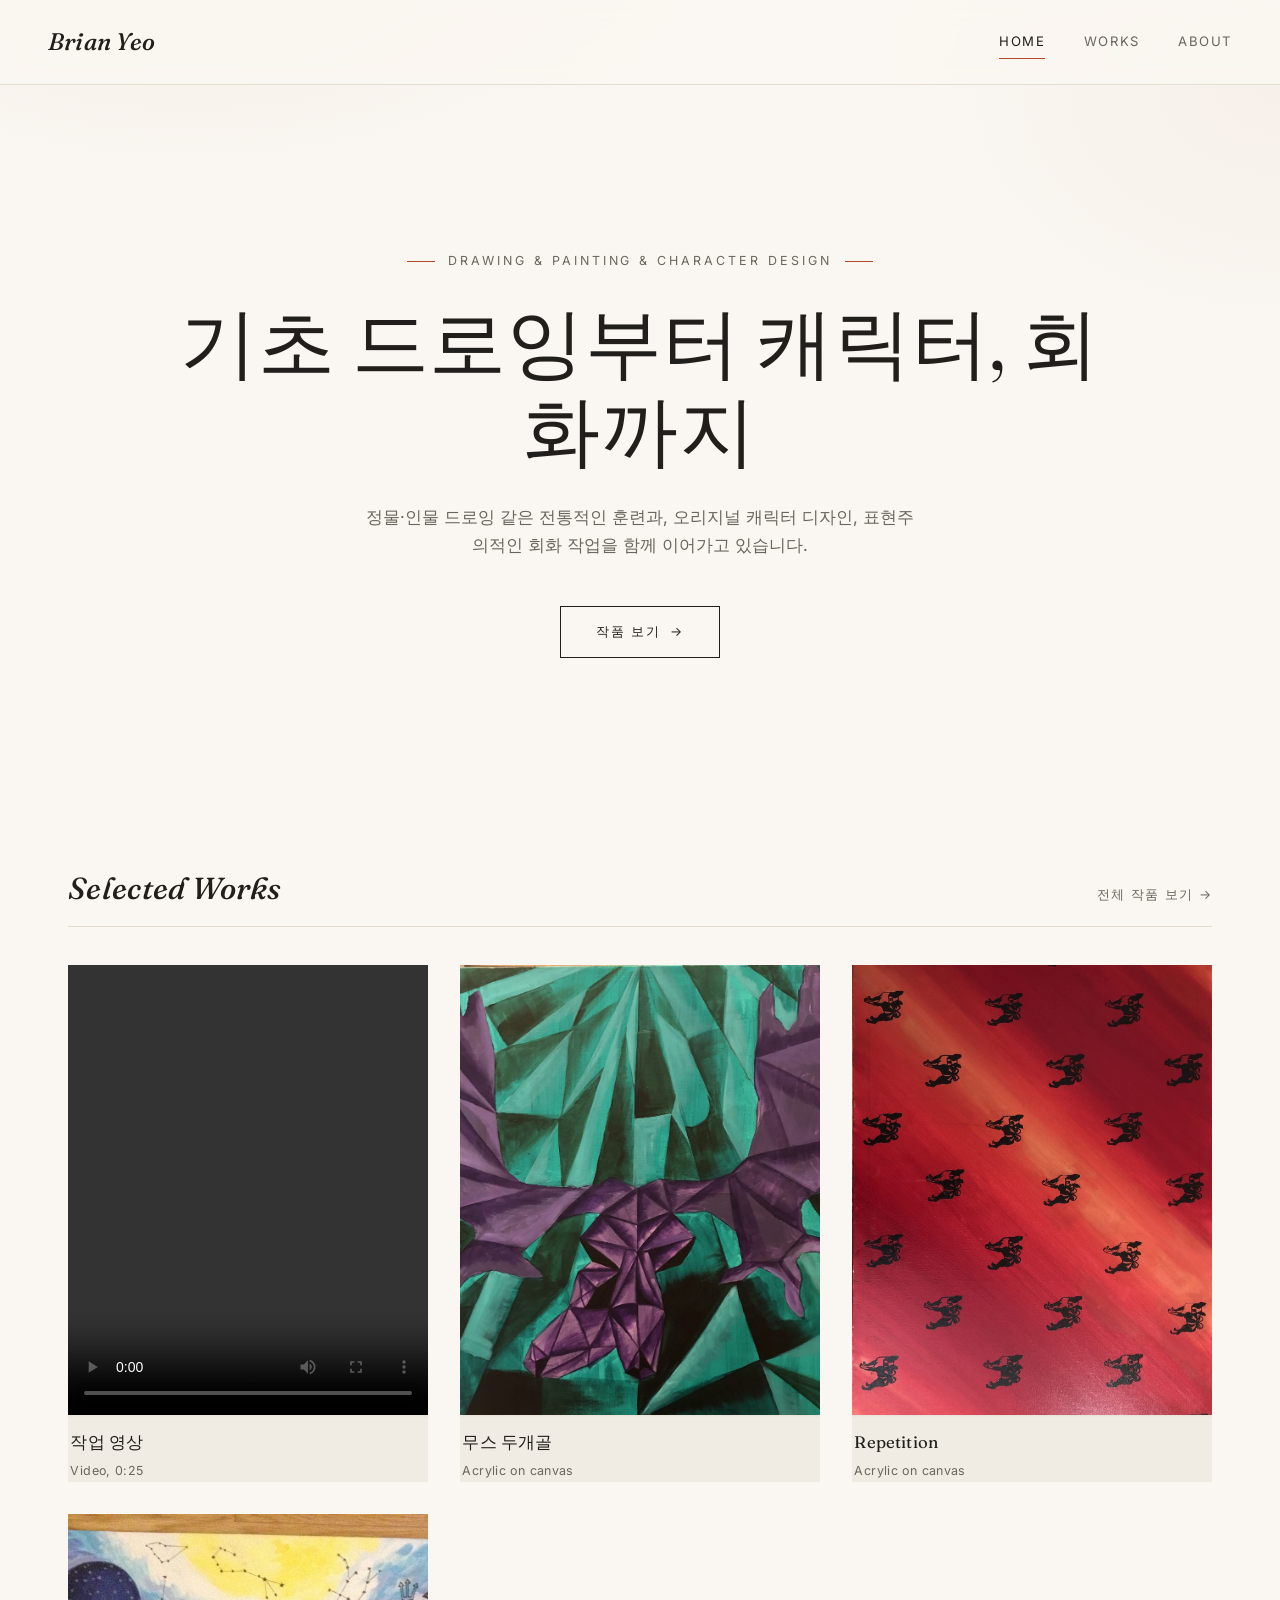
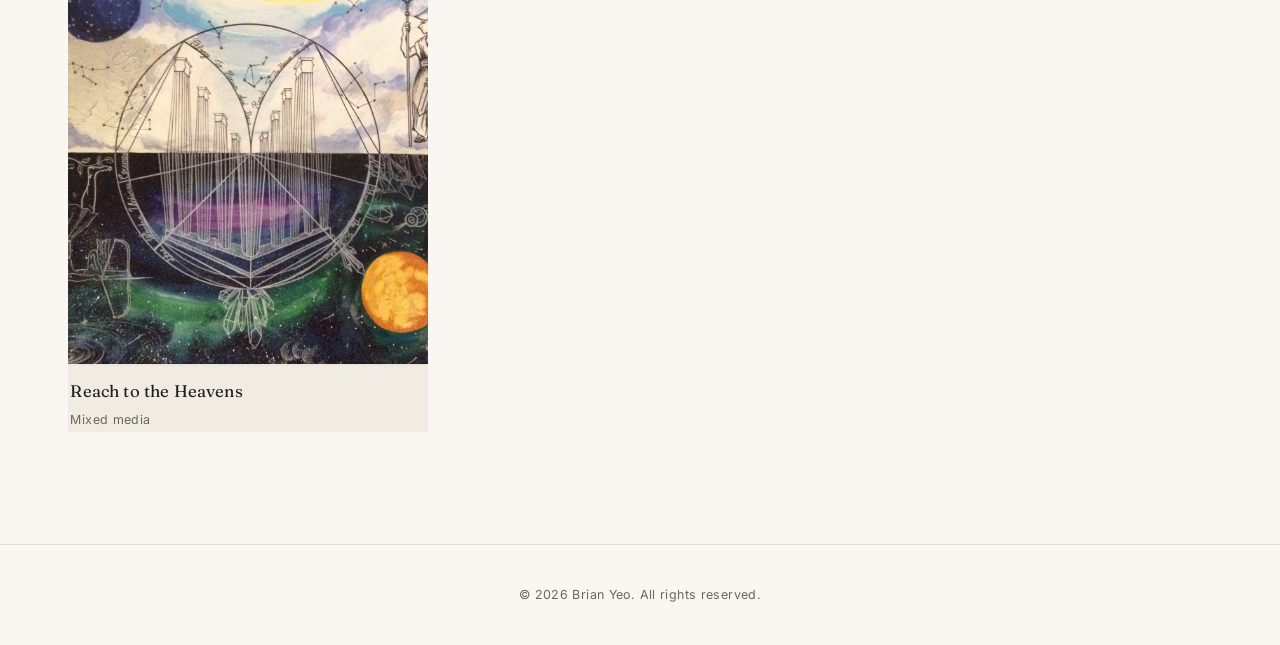
==== index.html @ 947db64b "Initial commit: Brian Yeo art portfolio site Home/Works/About static site with 34 artworks and a pro" ====
<!DOCTYPE html>
<html lang="ko">
<head>
  <meta charset="UTF-8">
  <meta name="viewport" content="width=device-width, initial-scale=1.0">
  <title>Brian Yeo — Art Portfolio</title>
  <meta name="description" content="드로잉, 페인팅, 캐릭터 디자인을 넘나드는 Brian Yeo의 작업 포트폴리오">
  <link rel="icon" href="data:image/svg+xml,%3Csvg xmlns='http://www.w3.org/2000/svg' viewBox='0 0 100 100'%3E%3Crect width='100' height='100' fill='%23faf7f2'/%3E%3Ctext x='50' y='68' font-family='Georgia,serif' font-size='54' fill='%23b5482a' text-anchor='middle'%3EB%3C/text%3E%3C/svg%3E">
  <link rel="preconnect" href="https://fonts.googleapis.com">
  <link rel="preconnect" href="https://fonts.gstatic.com" crossorigin>
  <link href="https://fonts.googleapis.com/css2?family=Fraunces:ital,opsz,wght@0,9..144,300;0,9..144,400;0,9..144,500;0,9..144,600;1,9..144,400;1,9..144,500&family=Inter:wght@400;500;600&display=swap" rel="stylesheet">
  <link rel="stylesheet" href="css/style.css">
</head>
<body>
  <header class="site-header">
    <a href="index.html" class="logo">Brian Yeo</a>
    <button class="nav-toggle" aria-label="메뉴 열기">
      <span></span><span></span><span></span>
    </button>
    <nav class="nav-links">
      <a href="index.html">Home</a>
      <a href="works.html">Works</a>
      <a href="about.html">About</a>
    </nav>
  </header>

  <main>
    <section class="hero">
      <span class="hero-eyebrow">Drawing &amp; Painting &amp; Character Design</span>
      <h1>기초 드로잉부터 캐릭터, 회화까지</h1>
      <p>정물·인물 드로잉 같은 전통적인 훈련과, 오리지널 캐릭터 디자인, 표현주의적인 회화 작업을 함께 이어가고 있습니다.</p>
      <a href="works.html" class="btn">작품 보기</a>
    </section>

    <section class="featured">
      <div class="section-title">
        <h2>Selected Works</h2>
        <a href="works.html">전체 작품 보기 →</a>
      </div>

      <div class="gallery-grid">
        <div class="gallery-item">
          <div class="thumb">
            <video src="videos/process-video.mp4" controls preload="metadata"></video>
          </div>
          <div class="gallery-caption">
            <h3>작업 영상</h3>
            <span>Video, 0:25</span>
          </div>
        </div>
        <div class="gallery-item">
          <div class="thumb"><img src="images/works/painting-moose-skull.jpg" alt="무스 두개골" loading="lazy"></div>
          <div class="gallery-caption">
            <h3>무스 두개골</h3>
            <span>Acrylic on canvas</span>
          </div>
        </div>
        <div class="gallery-item">
          <div class="thumb"><img src="images/works/painting-repetition.jpg" alt="Repetition" loading="lazy"></div>
          <div class="gallery-caption">
            <h3>Repetition</h3>
            <span>Acrylic on canvas</span>
          </div>
        </div>
        <div class="gallery-item">
          <div class="thumb"><img src="images/works/painting-athena.jpg" alt="Reach to the Heavens" loading="lazy"></div>
          <div class="gallery-caption">
            <h3>Reach to the Heavens</h3>
            <span>Mixed media</span>
          </div>
        </div>
      </div>
    </section>
  </main>

  <footer class="site-footer">
    <p>&copy; <span id="year"></span> Brian Yeo. All rights reserved.</p>
  </footer>

  <div class="lightbox" id="lightbox">
    <button class="lightbox-close" aria-label="닫기">&times;</button>
    <div class="lightbox-content">
      <img src="" alt="">
      <div class="lightbox-caption">
        <h3 class="lightbox-title"></h3>
        <span class="lightbox-meta"></span>
      </div>
    </div>
  </div>

  <script src="js/script.js"></script>
</body>
</html>
---- css/style.css ----
/* ===== Reset & Base ===== */
* {
  margin: 0;
  padding: 0;
  box-sizing: border-box;
}

:root {
  --color-bg: #faf7f2;
  --color-bg-alt: #f1ece3;
  --color-text: #211f1b;
  --color-text-soft: #6b665d;
  --color-accent: #b5482a;
  --color-accent-soft: #d97b57;
  --color-border: #e4ddd0;
  --font-serif: "Fraunces", "Georgia", serif;
  --font-sans: "Inter", "Helvetica Neue", Arial, sans-serif;
  --max-width: 1240px;
  --ease: cubic-bezier(0.22, 1, 0.36, 1);
}

html {
  scroll-behavior: smooth;
}

body {
  font-family: var(--font-sans);
  color: var(--color-text);
  background:
    radial-gradient(ellipse 900px 500px at 15% -10%, rgba(181, 72, 42, 0.06), transparent 60%),
    radial-gradient(ellipse 700px 500px at 100% 10%, rgba(181, 72, 42, 0.04), transparent 60%),
    var(--color-bg);
  background-attachment: fixed;
  line-height: 1.65;
  -webkit-font-smoothing: antialiased;
  -moz-osx-font-smoothing: grayscale;
}

a {
  color: inherit;
  text-decoration: none;
}

img {
  max-width: 100%;
  display: block;
}

ul {
  list-style: none;
}

h1, h2, h3 {
  font-family: var(--font-serif);
  font-weight: 500;
  letter-spacing: 0.01em;
  line-height: 1.15;
}

::selection {
  background: var(--color-accent);
  color: var(--color-bg);
}

/* ===== Reveal on scroll ===== */
.reveal-init {
  opacity: 0;
  transform: translateY(24px);
  transition: opacity 0.7s var(--ease), transform 0.7s var(--ease);
}

.reveal-init.in-view {
  opacity: 1;
  transform: none;
}

/* ===== Header / Nav ===== */
.site-header {
  position: sticky;
  top: 0;
  z-index: 100;
  display: flex;
  align-items: center;
  justify-content: space-between;
  padding: 1.4rem 3rem;
  background: rgba(250, 247, 242, 0.82);
  backdrop-filter: blur(10px) saturate(1.4);
  -webkit-backdrop-filter: blur(10px) saturate(1.4);
  border-bottom: 1px solid var(--color-border);
  transition: box-shadow 0.3s ease;
}

.site-header.scrolled {
  box-shadow: 0 8px 24px -16px rgba(33, 31, 27, 0.25);
}

.logo {
  font-family: var(--font-serif);
  font-style: italic;
  font-weight: 500;
  font-size: 1.5rem;
  letter-spacing: 0.01em;
}

.nav-links {
  display: flex;
  gap: 2.4rem;
}

.nav-links a {
  position: relative;
  font-size: 0.82rem;
  letter-spacing: 0.12em;
  text-transform: uppercase;
  padding: 0.4rem 0;
  color: var(--color-text-soft);
  transition: color 0.25s ease;
}

.nav-links a::after {
  content: "";
  position: absolute;
  left: 0;
  right: 100%;
  bottom: 0;
  height: 1px;
  background: var(--color-accent);
  transition: right 0.35s var(--ease);
}

.nav-links a:hover,
.nav-links a.active {
  color: var(--color-text);
}

.nav-links a:hover::after,
.nav-links a.active::after {
  right: 0;
}

.nav-toggle {
  display: none;
  flex-direction: column;
  gap: 5px;
  background: none;
  border: none;
  cursor: pointer;
  padding: 0.5rem;
}

.nav-toggle span {
  width: 22px;
  height: 1px;
  background: var(--color-text);
  display: block;
  transition: transform 0.25s ease, opacity 0.25s ease;
}

/* ===== Hero (Home) ===== */
.hero {
  min-height: 82vh;
  display: flex;
  flex-direction: column;
  align-items: center;
  justify-content: center;
  text-align: center;
  padding: 4rem 2rem;
  gap: 1.7rem;
  position: relative;
}

.hero-eyebrow {
  display: inline-flex;
  align-items: center;
  gap: 0.8rem;
  font-size: 0.78rem;
  letter-spacing: 0.24em;
  text-transform: uppercase;
  color: var(--color-text-soft);
}

.hero-eyebrow::before,
.hero-eyebrow::after {
  content: "";
  width: 28px;
  height: 1px;
  background: var(--color-accent);
}

.hero h1 {
  font-size: clamp(2.6rem, 6vw, 4.8rem);
  max-width: 920px;
  font-weight: 400;
}

.hero p {
  max-width: 560px;
  color: var(--color-text-soft);
  font-size: 1.08rem;
}

.btn {
  display: inline-flex;
  align-items: center;
  gap: 0.6rem;
  margin-top: 1.2rem;
  padding: 0.9rem 2.2rem;
  border: 1px solid var(--color-text);
  font-size: 0.8rem;
  letter-spacing: 0.14em;
  text-transform: uppercase;
  transition: background 0.3s var(--ease), color 0.3s var(--ease), border-color 0.3s var(--ease), gap 0.3s var(--ease);
}

.btn::after {
  content: "→";
  transition: transform 0.3s var(--ease);
}

.btn:hover {
  background: var(--color-text);
  color: var(--color-bg);
}

.btn:hover::after {
  transform: translateX(3px);
}

/* ===== Featured strip (Home) ===== */
.featured {
  padding: 3rem 3rem 7rem;
  max-width: var(--max-width);
  margin: 0 auto;
}

.section-title {
  display: flex;
  align-items: baseline;
  justify-content: space-between;
  margin-bottom: 2.4rem;
  border-bottom: 1px solid var(--color-border);
  padding-bottom: 1.2rem;
}

.section-title h2 {
  font-size: 1.9rem;
  font-style: italic;
}

.section-title a {
  font-size: 0.8rem;
  letter-spacing: 0.1em;
  text-transform: uppercase;
  color: var(--color-text-soft);
  transition: color 0.25s ease;
}

.section-title a:hover {
  color: var(--color-accent);
}

/* ===== Gallery Grid ===== */
.gallery-grid {
  display: grid;
  grid-template-columns: repeat(auto-fill, minmax(270px, 1fr));
  gap: 2rem;
}

.gallery-item {
  cursor: pointer;
  overflow: hidden;
  background: var(--color-bg-alt);
}

.gallery-item .thumb {
  aspect-ratio: 4 / 5;
  width: 100%;
  overflow: hidden;
  background: var(--color-bg-alt);
  box-shadow: 0 1px 2px rgba(33, 31, 27, 0.06);
  transition: box-shadow 0.4s var(--ease);
}

.gallery-item:hover .thumb {
  box-shadow: 0 22px 40px -20px rgba(33, 31, 27, 0.35);
}

.gallery-item img,
.gallery-item video {
  width: 100%;
  height: 100%;
  object-fit: cover;
  transition: transform 0.6s var(--ease);
}

.gallery-item:hover img {
  transform: scale(1.06);
}

.gallery-item:has(video) {
  cursor: default;
}

.gallery-caption {
  padding: 1.1rem 0.15rem 0;
}

.gallery-caption h3 {
  font-size: 1.05rem;
  font-weight: 400;
  margin-bottom: 0.25rem;
}

.gallery-caption span {
  font-size: 0.78rem;
  letter-spacing: 0.03em;
  color: var(--color-text-soft);
}

/* stagger reveal for grid items */
.gallery-grid .gallery-item:nth-child(1) { transition-delay: 0.05s; }
.gallery-grid .gallery-item:nth-child(2) { transition-delay: 0.12s; }
.gallery-grid .gallery-item:nth-child(3) { transition-delay: 0.19s; }
.gallery-grid .gallery-item:nth-child(4) { transition-delay: 0.26s; }

.works-grid .gallery-item:nth-child(3n+1) { transition-delay: 0s; }
.works-grid .gallery-item:nth-child(3n+2) { transition-delay: 0.08s; }
.works-grid .gallery-item:nth-child(3n+3) { transition-delay: 0.16s; }

/* ===== Works page filter ===== */
.works-header {
  padding: 4.5rem 2rem 2rem;
  max-width: var(--max-width);
  margin: 0 auto;
  text-align: center;
}

.works-header h1 {
  font-size: clamp(2.2rem, 4vw, 3rem);
  font-style: italic;
  margin-bottom: 0.9rem;
}

.works-header p {
  color: var(--color-text-soft);
}

.filter-bar {
  display: flex;
  justify-content: center;
  flex-wrap: wrap;
  gap: 0.7rem;
  padding: 0 2rem 3.5rem;
  max-width: var(--max-width);
  margin: 0 auto;
}

.filter-btn {
  padding: 0.55rem 1.3rem;
  border: 1px solid var(--color-border);
  border-radius: 999px;
  font-family: var(--font-sans);
  font-size: 0.78rem;
  letter-spacing: 0.06em;
  background: transparent;
  color: var(--color-text-soft);
  cursor: pointer;
  transition: all 0.3s var(--ease);
}

.filter-btn:hover {
  border-color: var(--color-accent);
  color: var(--color-text);
}

.filter-btn.active {
  background: var(--color-text);
  color: var(--color-bg);
  border-color: var(--color-text);
}

.works-grid {
  padding: 0 3rem 7rem;
  max-width: var(--max-width);
  margin: 0 auto;
  display: grid;
  grid-template-columns: repeat(auto-fill, minmax(270px, 1fr));
  gap: 2rem 2rem;
}

.works-grid .gallery-item.hidden {
  display: none;
}

/* ===== Lightbox ===== */
.lightbox {
  position: fixed;
  inset: 0;
  background: rgba(20, 18, 15, 0.94);
  backdrop-filter: blur(4px);
  display: flex;
  align-items: center;
  justify-content: center;
  z-index: 1000;
  padding: 2rem;
  opacity: 0;
  visibility: hidden;
  transition: opacity 0.35s var(--ease), visibility 0.35s var(--ease);
}

.lightbox.open {
  opacity: 1;
  visibility: visible;
}

.lightbox-content {
  max-width: 900px;
  width: 100%;
  text-align: center;
  transform: scale(0.96);
  transition: transform 0.35s var(--ease);
}

.lightbox.open .lightbox-content {
  transform: scale(1);
}

.lightbox-content img {
  max-height: 75vh;
  margin: 0 auto;
  width: auto;
  box-shadow: 0 30px 60px -20px rgba(0, 0, 0, 0.6);
}

.lightbox-caption {
  color: #f4f1eb;
  margin-top: 1.3rem;
}

.lightbox-caption h3 {
  font-style: italic;
  font-weight: 400;
}

.lightbox-caption span {
  color: #a39c8f;
  font-size: 0.85rem;
}

.lightbox-close {
  position: absolute;
  top: 2rem;
  right: 2.5rem;
  background: none;
  border: none;
  color: #f4f1eb;
  font-size: 2rem;
  font-weight: 300;
  cursor: pointer;
  line-height: 1;
  transition: transform 0.25s ease, opacity 0.25s ease;
  opacity: 0.7;
}

.lightbox-close:hover {
  opacity: 1;
  transform: rotate(90deg);
}

/* ===== About page ===== */
.about-section {
  max-width: var(--max-width);
  margin: 0 auto;
  padding: 4.5rem 3rem 7rem;
  display: grid;
  grid-template-columns: 0.85fr 1.3fr;
  gap: 4.5rem;
  align-items: start;
}

.about-portrait {
  aspect-ratio: 3 / 4;
  overflow: hidden;
  background: var(--color-bg-alt);
  position: sticky;
  top: 7.5rem;
  box-shadow: 0 30px 60px -30px rgba(33, 31, 27, 0.35);
}

.about-portrait img {
  width: 100%;
  height: 100%;
  object-fit: cover;
  filter: grayscale(0.25) contrast(1.03);
  transition: filter 0.5s ease;
}

.about-portrait:hover img {
  filter: grayscale(0) contrast(1.03);
}

.about-text h1 {
  font-size: clamp(2.4rem, 4vw, 3.2rem);
  font-style: italic;
  margin-bottom: 1.8rem;
}

.about-text p {
  margin-bottom: 1.3rem;
  color: var(--color-text-soft);
  font-size: 1.02rem;
}

.about-lede {
  font-family: var(--font-serif);
  font-size: 1.35rem !important;
  color: var(--color-text) !important;
  font-weight: 400;
  line-height: 1.5;
}

.about-text h2 {
  font-size: 1.2rem;
  font-style: italic;
  margin: 2.8rem 0 1.2rem;
}

.skills-list {
  display: flex;
  flex-wrap: wrap;
  gap: 0.6rem;
}

.skills-list li {
  padding: 0.45rem 1.1rem;
  border: 1px solid var(--color-border);
  border-radius: 999px;
  font-size: 0.82rem;
  color: var(--color-text-soft);
  transition: border-color 0.25s ease, color 0.25s ease;
}

.skills-list li:hover {
  border-color: var(--color-accent);
  color: var(--color-text);
}

/* ===== Footer ===== */
.site-footer {
  border-top: 1px solid var(--color-border);
  padding: 2.5rem 2rem;
  text-align: center;
  font-size: 0.78rem;
  letter-spacing: 0.03em;
  color: var(--color-text-soft);
}

/* ===== Responsive ===== */
@media (max-width: 900px) {
  .site-header {
    padding: 1.2rem 1.5rem;
  }

  .featured,
  .works-grid,
  .about-section {
    padding-left: 1.5rem;
    padding-right: 1.5rem;
  }

  .about-section {
    grid-template-columns: 1fr;
  }

  .about-portrait {
    position: static;
    max-width: 320px;
  }
}

@media (max-width: 640px) {
  .nav-toggle {
    display: flex;
  }

  .nav-links {
    position: absolute;
    top: 100%;
    left: 0;
    right: 0;
    background: var(--color-bg);
    flex-direction: column;
    gap: 0;
    max-height: 0;
    overflow: hidden;
    transition: max-height 0.35s var(--ease);
    border-bottom: 1px solid var(--color-border);
  }

  .nav-links.open {
    max-height: 300px;
  }

  .nav-links a {
    padding: 1rem 1.5rem;
    width: 100%;
    border-bottom: 1px solid var(--color-border);
  }

  .nav-links a::after {
    display: none;
  }

  .hero {
    min-height: 70vh;
  }
}
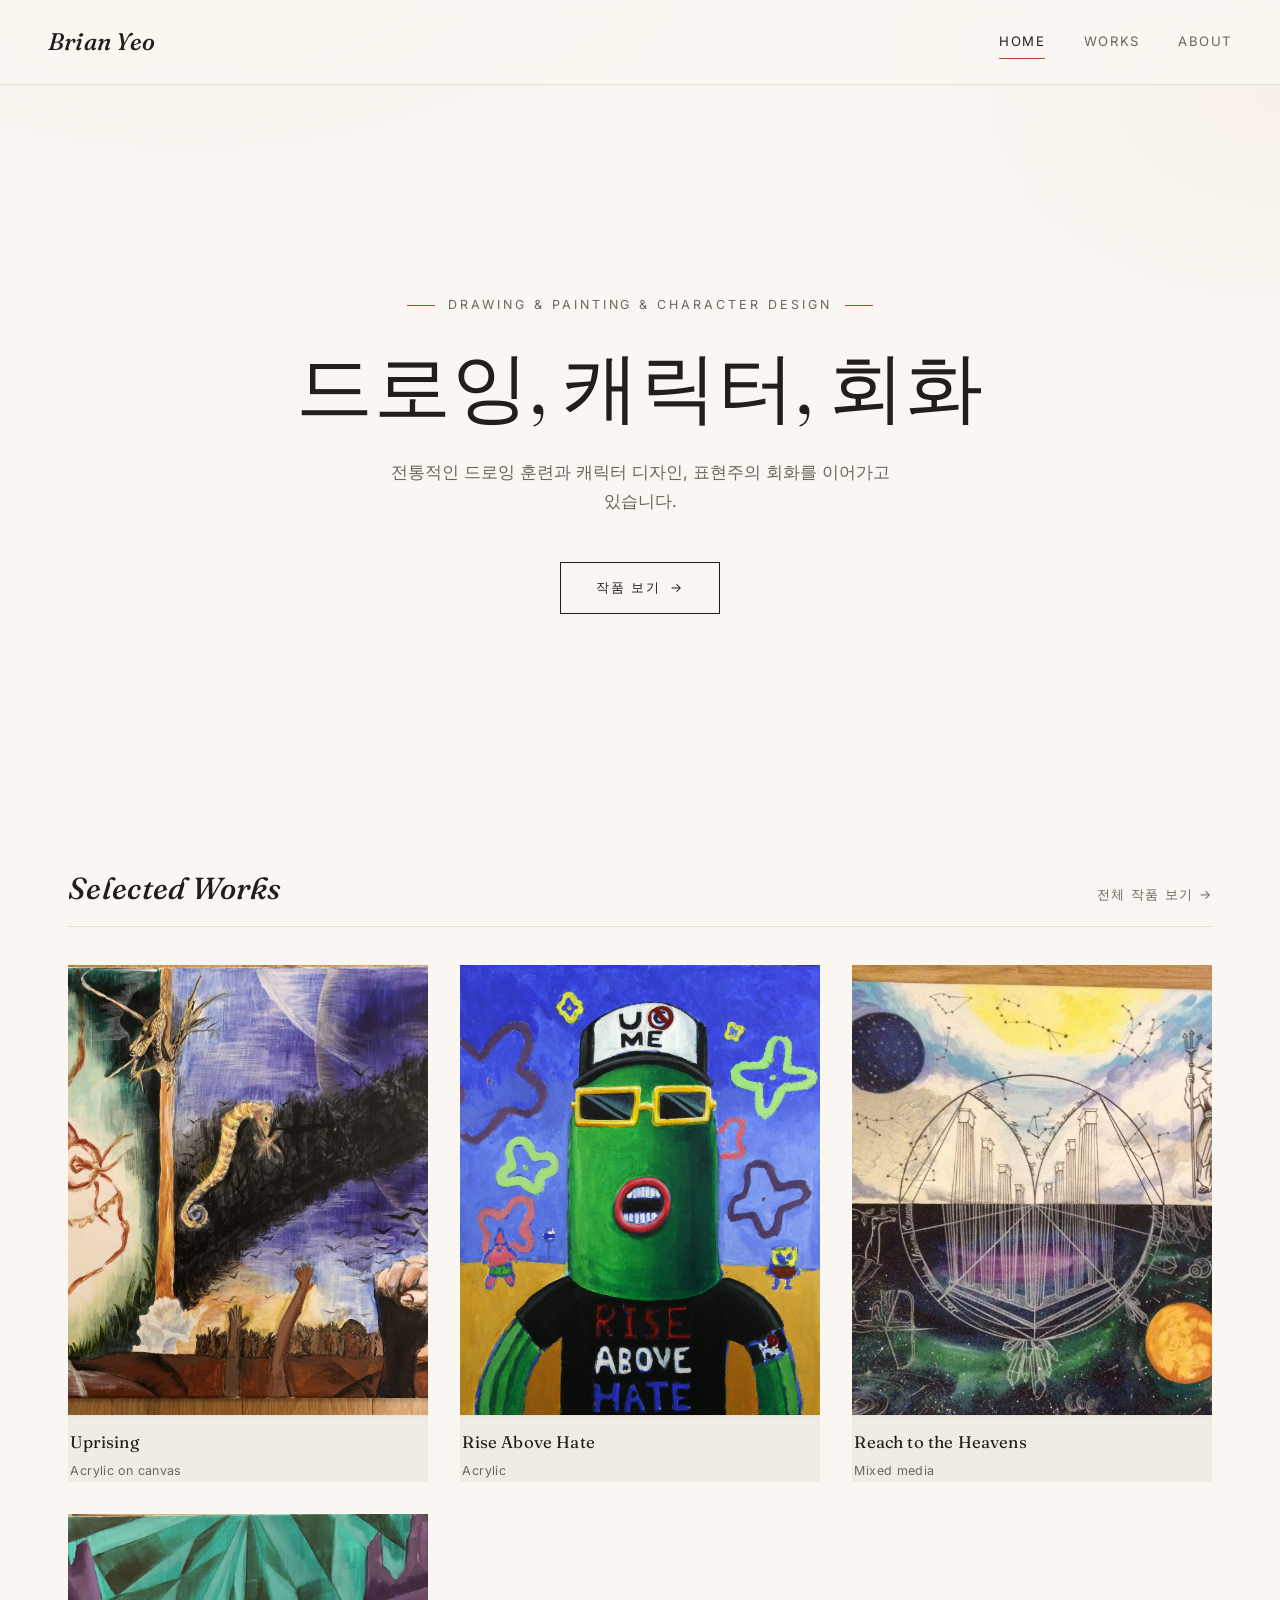
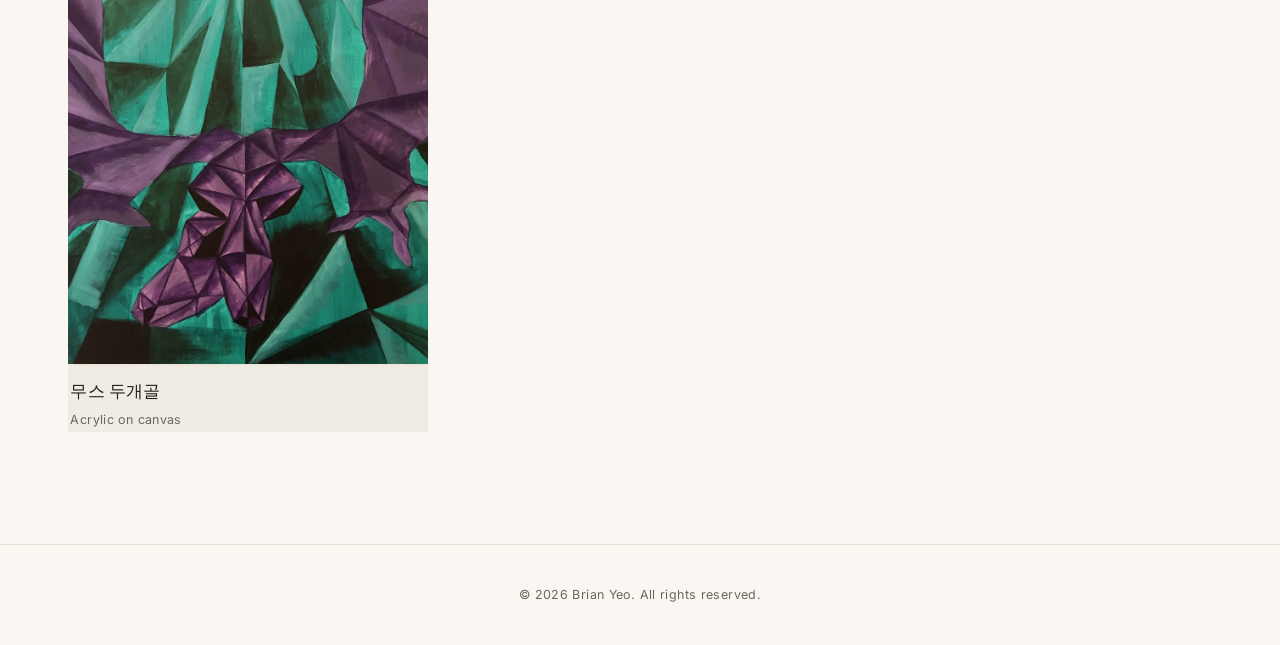
==== commit 75683d67: "Reorganize works gallery, trim copy, add contact - Lead with finished/representative works on home a" ====
--- a/index.html
+++ b/index.html
@@ -27,8 +27,8 @@
   <main>
     <section class="hero">
       <span class="hero-eyebrow">Drawing &amp; Painting &amp; Character Design</span>
-      <h1>기초 드로잉부터 캐릭터, 회화까지</h1>
-      <p>정물·인물 드로잉 같은 전통적인 훈련과, 오리지널 캐릭터 디자인, 표현주의적인 회화 작업을 함께 이어가고 있습니다.</p>
+      <h1>드로잉, 캐릭터, 회화</h1>
+      <p>전통적인 드로잉 훈련과 캐릭터 디자인, 표현주의 회화를 이어가고 있습니다.</p>
       <a href="works.html" class="btn">작품 보기</a>
     </section>
 
@@ -40,12 +40,24 @@
 
       <div class="gallery-grid">
         <div class="gallery-item">
-          <div class="thumb">
-            <video src="videos/process-video.mp4" controls preload="metadata"></video>
+          <div class="thumb"><img src="images/works/painting-uprising.jpg" alt="Uprising" loading="lazy"></div>
+          <div class="gallery-caption">
+            <h3>Uprising</h3>
+            <span>Acrylic on canvas</span>
           </div>
+        </div>
+        <div class="gallery-item">
+          <div class="thumb"><img src="images/works/character-rise-above-hate.jpg" alt="Rise Above Hate" loading="lazy"></div>
           <div class="gallery-caption">
-            <h3>작업 영상</h3>
-            <span>Video, 0:25</span>
+            <h3>Rise Above Hate</h3>
+            <span>Acrylic</span>
+          </div>
+        </div>
+        <div class="gallery-item">
+          <div class="thumb"><img src="images/works/painting-athena.jpg" alt="Reach to the Heavens" loading="lazy"></div>
+          <div class="gallery-caption">
+            <h3>Reach to the Heavens</h3>
+            <span>Mixed media</span>
           </div>
         </div>
         <div class="gallery-item">
@@ -53,20 +65,6 @@
           <div class="gallery-caption">
             <h3>무스 두개골</h3>
             <span>Acrylic on canvas</span>
-          </div>
-        </div>
-        <div class="gallery-item">
-          <div class="thumb"><img src="images/works/painting-repetition.jpg" alt="Repetition" loading="lazy"></div>
-          <div class="gallery-caption">
-            <h3>Repetition</h3>
-            <span>Acrylic on canvas</span>
-          </div>
-        </div>
-        <div class="gallery-item">
-          <div class="thumb"><img src="images/works/painting-athena.jpg" alt="Reach to the Heavens" loading="lazy"></div>
-          <div class="gallery-caption">
-            <h3>Reach to the Heavens</h3>
-            <span>Mixed media</span>
           </div>
         </div>
       </div>
--- a/css/style.css
+++ b/css/style.css
@@ -32,6 +32,8 @@
     var(--color-bg);
   background-attachment: fixed;
   line-height: 1.65;
+  word-break: keep-all;
+  overflow-wrap: break-word;
   -webkit-font-smoothing: antialiased;
   -moz-osx-font-smoothing: grayscale;
 }
@@ -414,7 +416,7 @@
 }
 
 .lightbox-content {
-  max-width: 900px;
+  max-width: 1100px;
   width: 100%;
   text-align: center;
   transform: scale(0.96);
@@ -426,7 +428,8 @@
 }
 
 .lightbox-content img {
-  max-height: 75vh;
+  max-height: 85vh;
+  max-width: 100%;
   margin: 0 auto;
   width: auto;
   box-shadow: 0 30px 60px -20px rgba(0, 0, 0, 0.6);
@@ -545,6 +548,18 @@
   color: var(--color-text);
 }
 
+.contact-list li a {
+  font-size: 1.02rem;
+  color: var(--color-text);
+  border-bottom: 1px solid var(--color-border);
+  transition: border-color 0.25s ease, color 0.25s ease;
+}
+
+.contact-list li a:hover {
+  color: var(--color-accent);
+  border-color: var(--color-accent);
+}
+
 /* ===== Footer ===== */
 .site-footer {
   border-top: 1px solid var(--color-border);
@@ -614,4 +629,30 @@
   .hero {
     min-height: 70vh;
   }
-}
+
+  .gallery-grid,
+  .works-grid {
+    gap: 1.4rem 1.2rem;
+  }
+
+  .gallery-caption {
+    padding-top: 0.8rem;
+  }
+
+  .gallery-caption h3 {
+    font-size: 0.95rem;
+  }
+
+  .gallery-caption span {
+    font-size: 0.72rem;
+  }
+
+  .lightbox {
+    padding: 1rem;
+  }
+
+  .lightbox-close {
+    top: 1rem;
+    right: 1.2rem;
+  }
+}
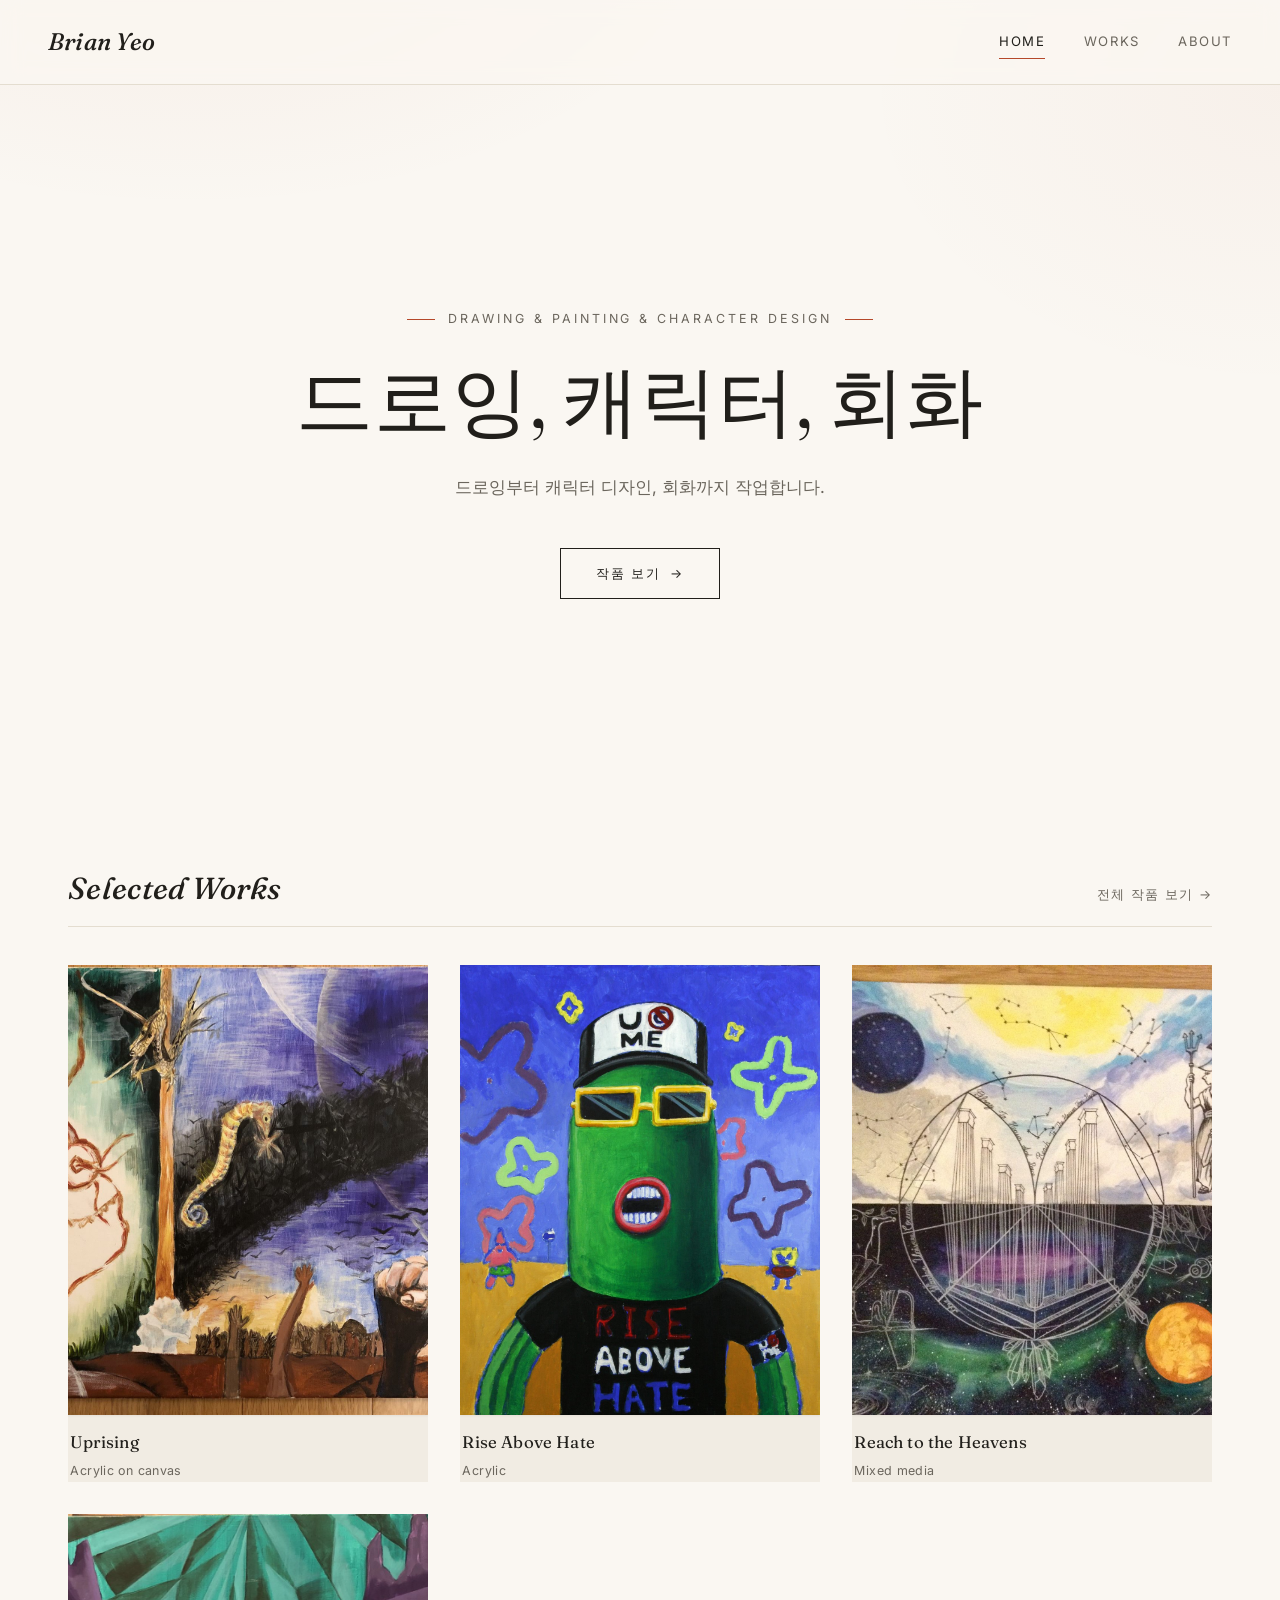
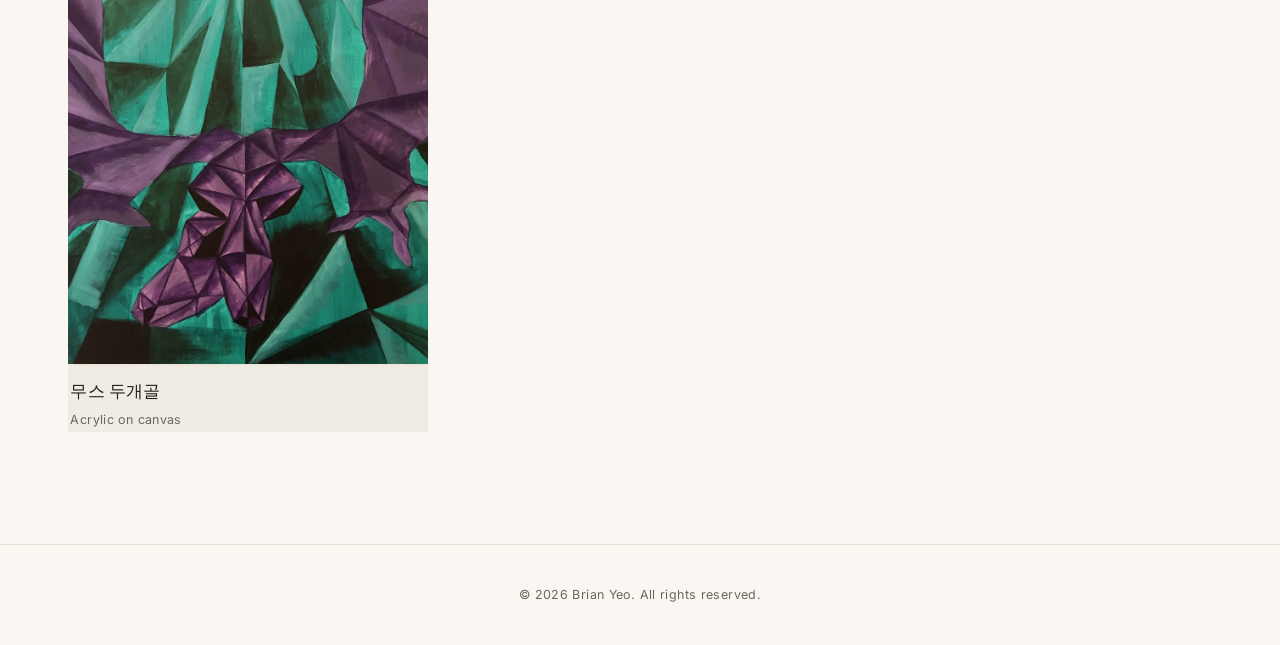
==== commit 102a60ff: "Shorten hero subhead for a more portfolio-like tone Co-Authored-By: Claude Sonnet 5 <noreply@anthrop" ====
--- a/index.html
+++ b/index.html
@@ -28,7 +28,7 @@
     <section class="hero">
       <span class="hero-eyebrow">Drawing &amp; Painting &amp; Character Design</span>
       <h1>드로잉, 캐릭터, 회화</h1>
-      <p>전통적인 드로잉 훈련과 캐릭터 디자인, 표현주의 회화를 이어가고 있습니다.</p>
+      <p>드로잉부터 캐릭터 디자인, 회화까지 작업합니다.</p>
       <a href="works.html" class="btn">작품 보기</a>
     </section>
 
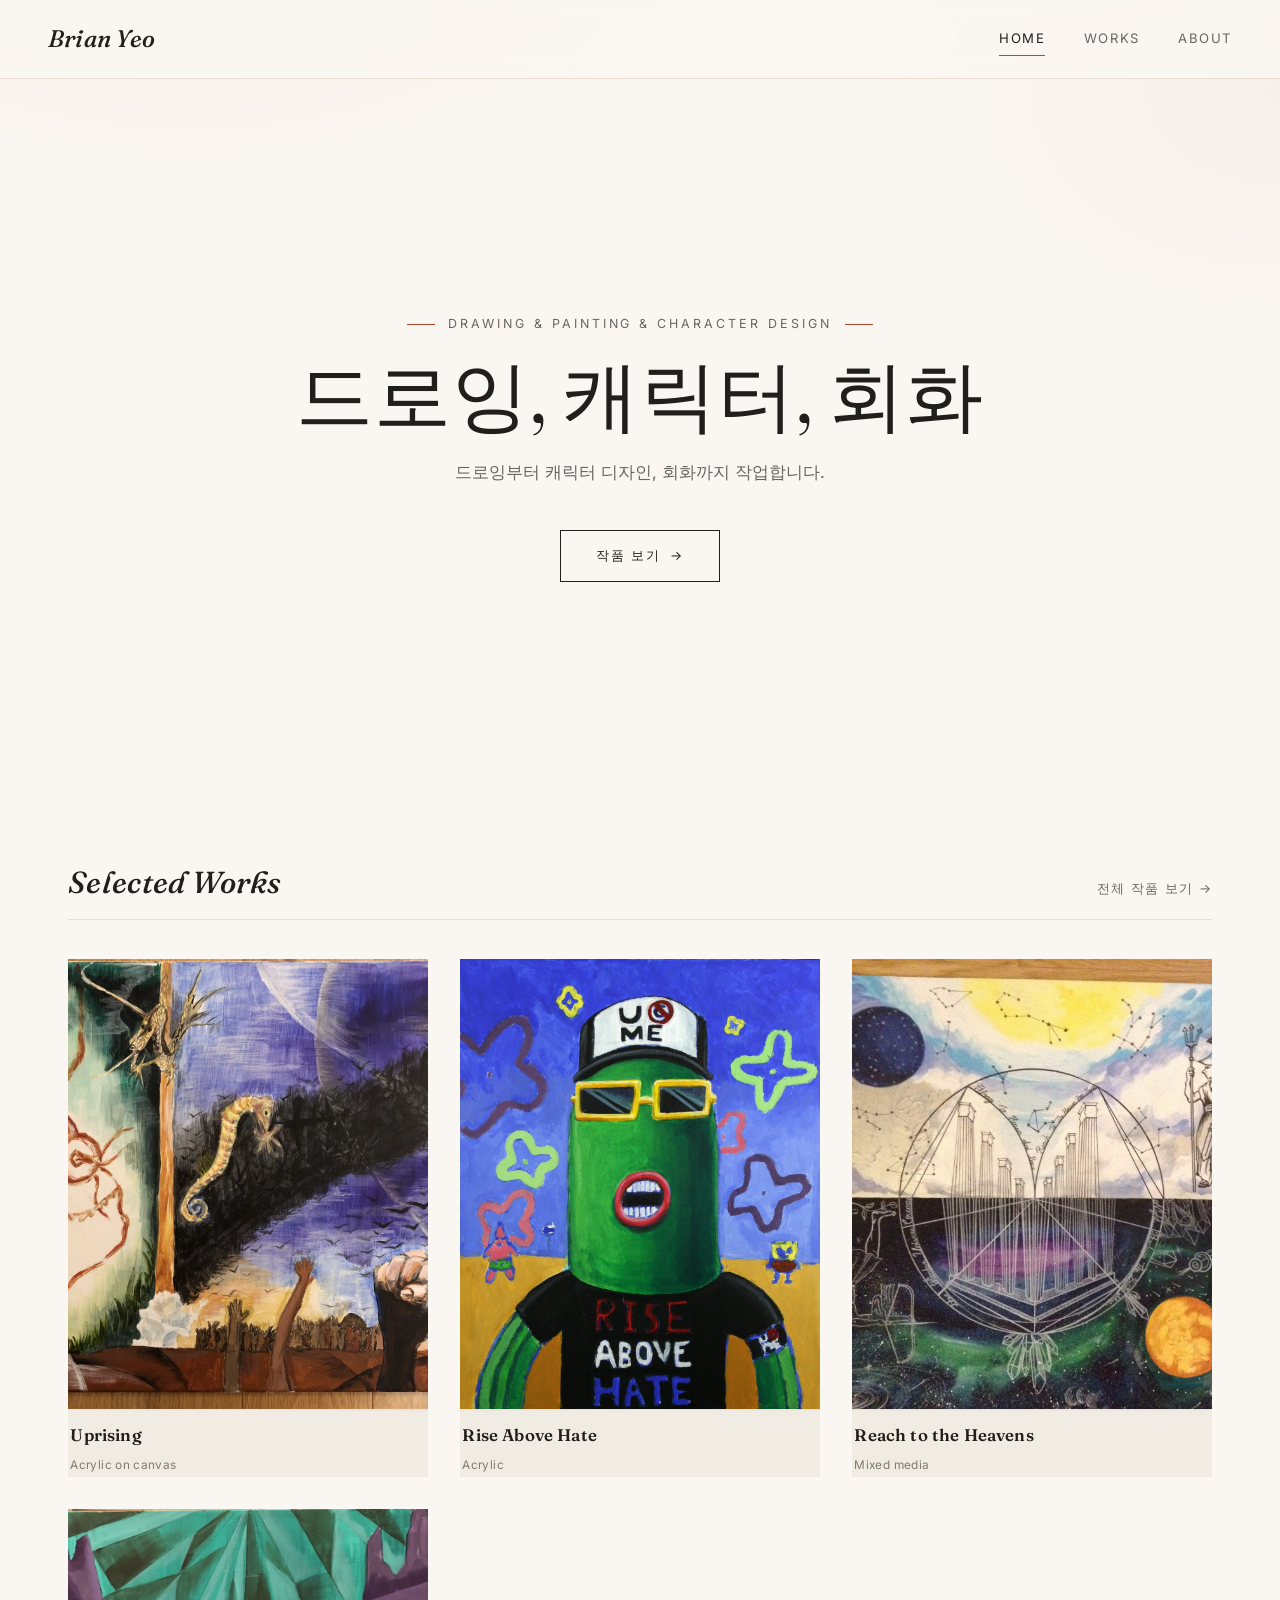
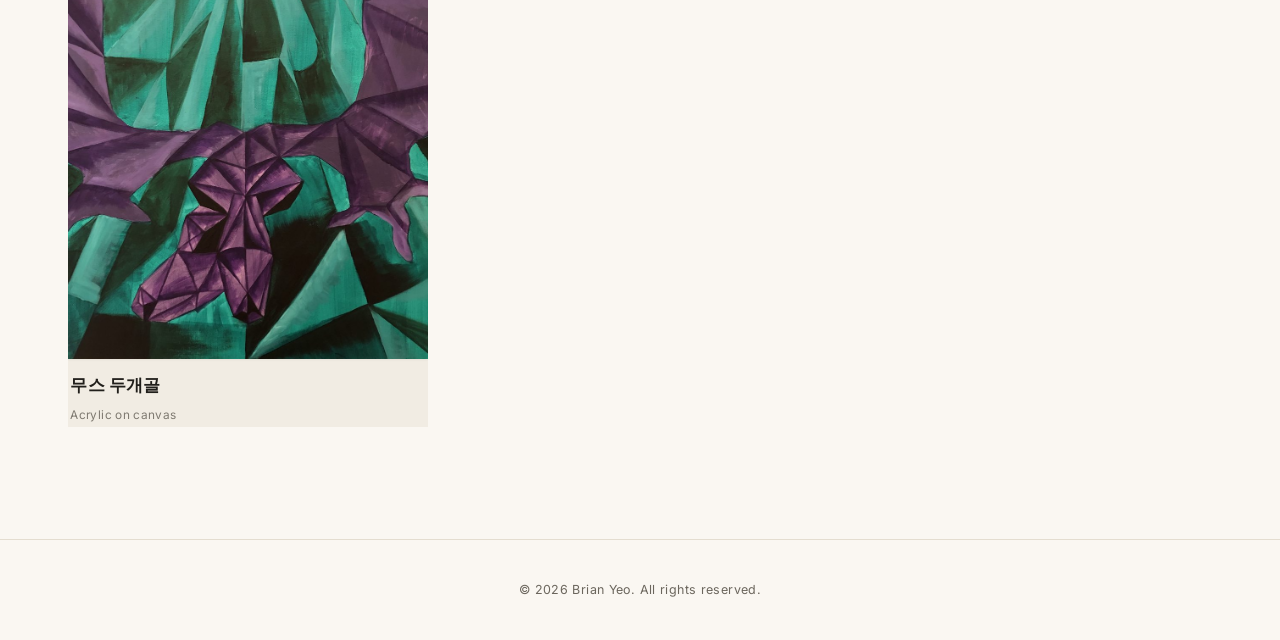
==== commit 9f0146fe: "Refine visual design: header, hero rhythm, card hierarchy, lightbox nav - Reduce header padding ~15%" ====
--- a/index.html
+++ b/index.html
@@ -77,6 +77,8 @@
 
   <div class="lightbox" id="lightbox">
     <button class="lightbox-close" aria-label="닫기">&times;</button>
+    <button class="lightbox-nav lightbox-prev" aria-label="이전 작품">&#8249;</button>
+    <button class="lightbox-nav lightbox-next" aria-label="다음 작품">&#8250;</button>
     <div class="lightbox-content">
       <img src="" alt="">
       <div class="lightbox-caption">
--- a/css/style.css
+++ b/css/style.css
@@ -84,7 +84,7 @@
   display: flex;
   align-items: center;
   justify-content: space-between;
-  padding: 1.4rem 3rem;
+  padding: 1.2rem 3rem;
   background: rgba(250, 247, 242, 0.82);
   backdrop-filter: blur(10px) saturate(1.4);
   -webkit-backdrop-filter: blur(10px) saturate(1.4);
@@ -167,7 +167,7 @@
   justify-content: center;
   text-align: center;
   padding: 4rem 2rem;
-  gap: 1.7rem;
+  gap: 1.1rem;
   position: relative;
 }
 
@@ -205,7 +205,7 @@
   display: inline-flex;
   align-items: center;
   gap: 0.6rem;
-  margin-top: 1.2rem;
+  margin-top: 1.6rem;
   padding: 0.9rem 2.2rem;
   border: 1px solid var(--color-text);
   font-size: 0.8rem;
@@ -272,6 +272,11 @@
   cursor: pointer;
   overflow: hidden;
   background: var(--color-bg-alt);
+  transition: transform 0.4s var(--ease);
+}
+
+.gallery-item:hover {
+  transform: translateY(-4px);
 }
 
 .gallery-item .thumb {
@@ -303,20 +308,30 @@
   cursor: default;
 }
 
+.gallery-item:has(video):hover {
+  transform: none;
+}
+
 .gallery-caption {
   padding: 1.1rem 0.15rem 0;
 }
 
 .gallery-caption h3 {
   font-size: 1.05rem;
-  font-weight: 400;
-  margin-bottom: 0.25rem;
+  font-weight: 600;
+  margin-bottom: 0.3rem;
+  transition: color 0.25s ease;
+}
+
+.gallery-item:hover .gallery-caption h3 {
+  color: var(--color-accent);
 }
 
 .gallery-caption span {
-  font-size: 0.78rem;
+  font-size: 0.74rem;
   letter-spacing: 0.03em;
   color: var(--color-text-soft);
+  opacity: 0.85;
 }
 
 /* stagger reveal for grid items */
@@ -376,9 +391,10 @@
 }
 
 .filter-btn.active {
-  background: var(--color-text);
+  background: var(--color-accent);
   color: var(--color-bg);
-  border-color: var(--color-text);
+  border-color: var(--color-accent);
+  box-shadow: 0 6px 16px -8px rgba(181, 72, 42, 0.55);
 }
 
 .works-grid {
@@ -387,7 +403,7 @@
   margin: 0 auto;
   display: grid;
   grid-template-columns: repeat(auto-fill, minmax(270px, 1fr));
-  gap: 2rem 2rem;
+  gap: 2.8rem 2rem;
 }
 
 .works-grid .gallery-item.hidden {
@@ -398,8 +414,8 @@
 .lightbox {
   position: fixed;
   inset: 0;
-  background: rgba(20, 18, 15, 0.94);
-  backdrop-filter: blur(4px);
+  background: rgba(15, 13, 11, 0.97);
+  backdrop-filter: blur(6px);
   display: flex;
   align-items: center;
   justify-content: center;
@@ -452,22 +468,74 @@
 
 .lightbox-close {
   position: absolute;
-  top: 2rem;
-  right: 2.5rem;
-  background: none;
+  top: 1.5rem;
+  right: 1.8rem;
+  width: 44px;
+  height: 44px;
+  display: flex;
+  align-items: center;
+  justify-content: center;
+  border-radius: 50%;
+  background: rgba(244, 241, 235, 0.08);
   border: none;
   color: #f4f1eb;
-  font-size: 2rem;
+  font-size: 1.7rem;
   font-weight: 300;
   cursor: pointer;
   line-height: 1;
-  transition: transform 0.25s ease, opacity 0.25s ease;
-  opacity: 0.7;
+  transition: transform 0.25s ease, opacity 0.25s ease, background 0.25s ease;
+  opacity: 0.8;
 }
 
 .lightbox-close:hover {
   opacity: 1;
+  background: rgba(244, 241, 235, 0.16);
   transform: rotate(90deg);
+}
+
+.lightbox-nav {
+  position: absolute;
+  top: 50%;
+  transform: translateY(-50%);
+  width: 48px;
+  height: 48px;
+  display: flex;
+  align-items: center;
+  justify-content: center;
+  border-radius: 50%;
+  background: rgba(244, 241, 235, 0.08);
+  border: none;
+  color: #f4f1eb;
+  font-size: 1.8rem;
+  line-height: 1;
+  cursor: pointer;
+  opacity: 0.8;
+  transition: opacity 0.25s ease, background 0.25s ease, transform 0.25s ease;
+}
+
+.lightbox-nav:hover {
+  opacity: 1;
+  background: rgba(244, 241, 235, 0.16);
+}
+
+.lightbox-prev {
+  left: 1.2rem;
+}
+
+.lightbox-prev:hover {
+  transform: translateY(-50%) translateX(-2px);
+}
+
+.lightbox-next {
+  right: 1.2rem;
+}
+
+.lightbox-next:hover {
+  transform: translateY(-50%) translateX(2px);
+}
+
+.lightbox-nav.is-hidden {
+  display: none;
 }
 
 /* ===== About page ===== */
@@ -476,13 +544,14 @@
   margin: 0 auto;
   padding: 4.5rem 3rem 7rem;
   display: grid;
-  grid-template-columns: 0.85fr 1.3fr;
+  grid-template-columns: 2fr 3fr;
   gap: 4.5rem;
   align-items: start;
 }
 
 .about-portrait {
   aspect-ratio: 3 / 4;
+  max-width: 420px;
   overflow: hidden;
   background: var(--color-bg-alt);
   position: sticky;
@@ -573,7 +642,7 @@
 /* ===== Responsive ===== */
 @media (max-width: 900px) {
   .site-header {
-    padding: 1.2rem 1.5rem;
+    padding: 1rem 1.5rem;
   }
 
   .featured,
@@ -647,12 +716,39 @@
     font-size: 0.72rem;
   }
 
+  .filter-bar {
+    padding: 0 1.2rem 2.4rem;
+    gap: 0.5rem;
+  }
+
+  .filter-btn {
+    padding: 0.5rem 1rem;
+    font-size: 0.74rem;
+  }
+
   .lightbox {
     padding: 1rem;
   }
 
   .lightbox-close {
     top: 1rem;
-    right: 1.2rem;
-  }
-}
+    right: 1rem;
+    width: 38px;
+    height: 38px;
+    font-size: 1.4rem;
+  }
+
+  .lightbox-nav {
+    width: 38px;
+    height: 38px;
+    font-size: 1.4rem;
+  }
+
+  .lightbox-prev {
+    left: 0.5rem;
+  }
+
+  .lightbox-next {
+    right: 0.5rem;
+  }
+}
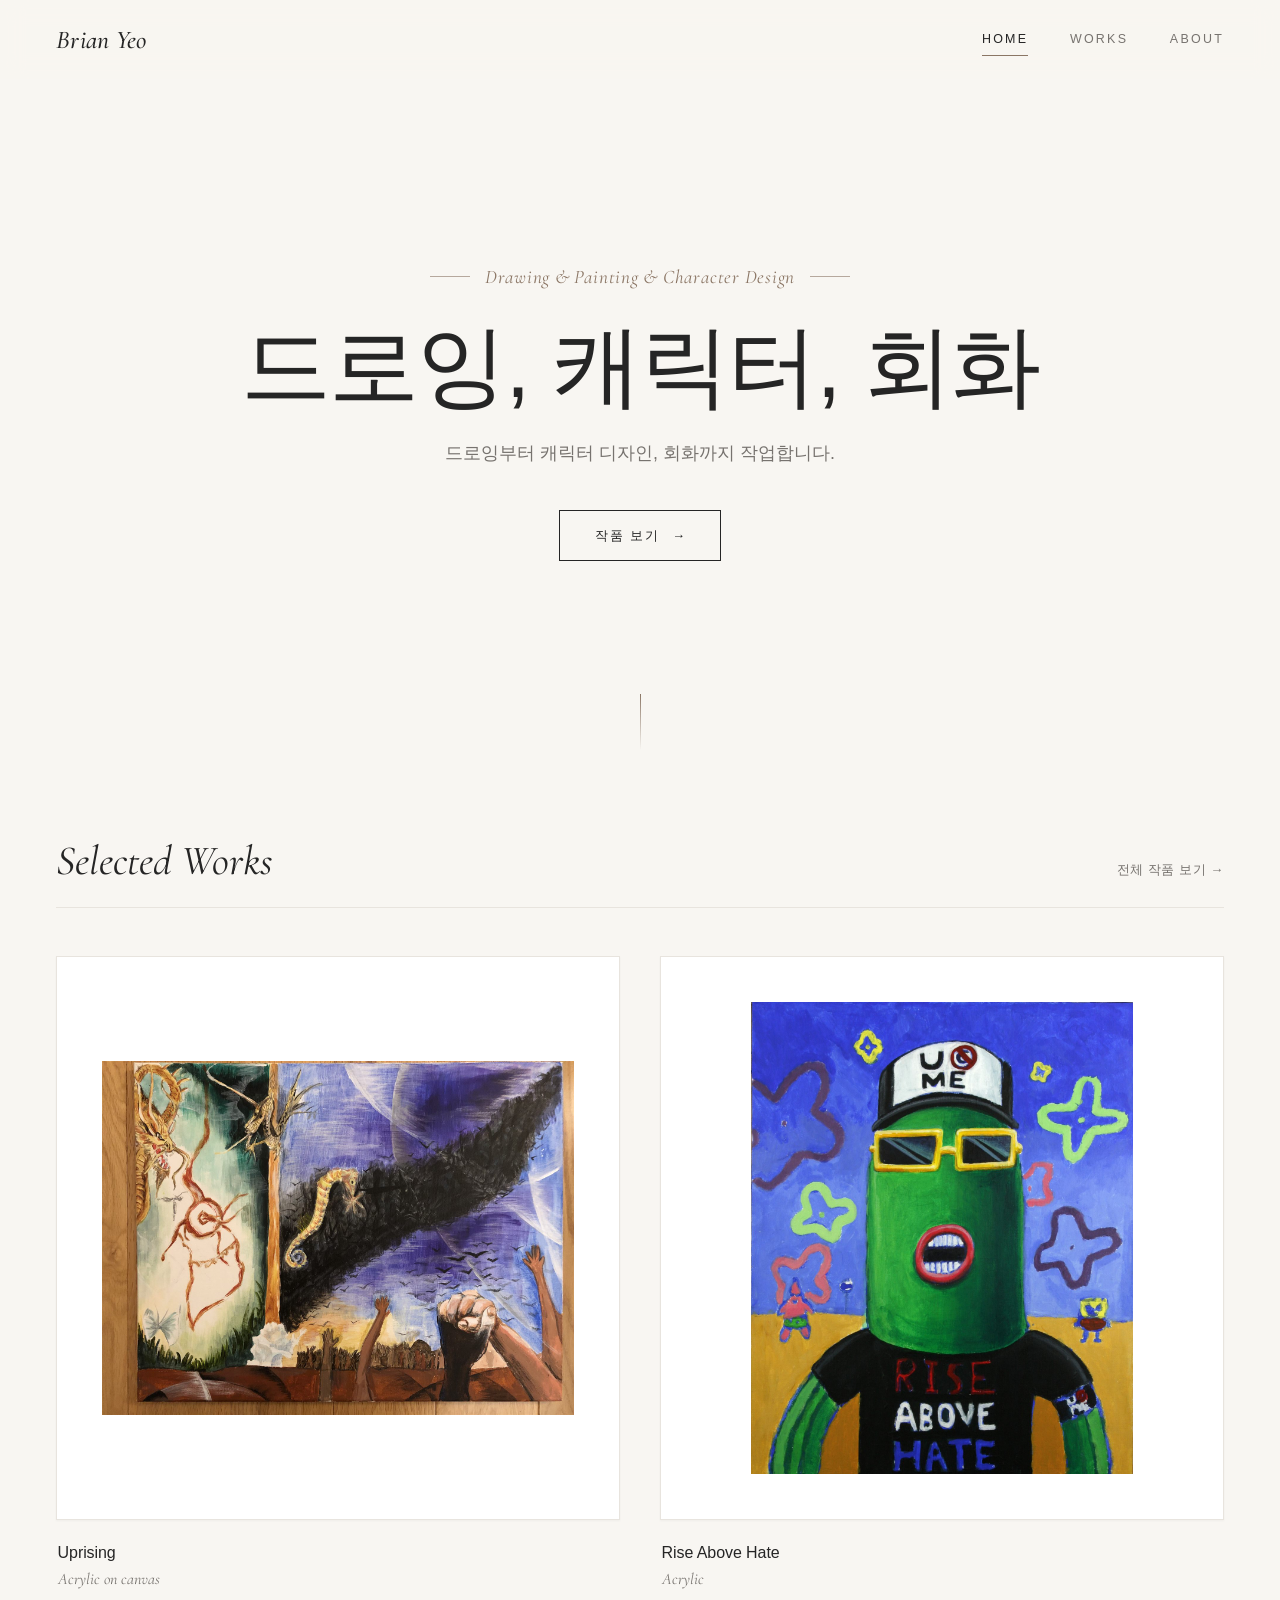
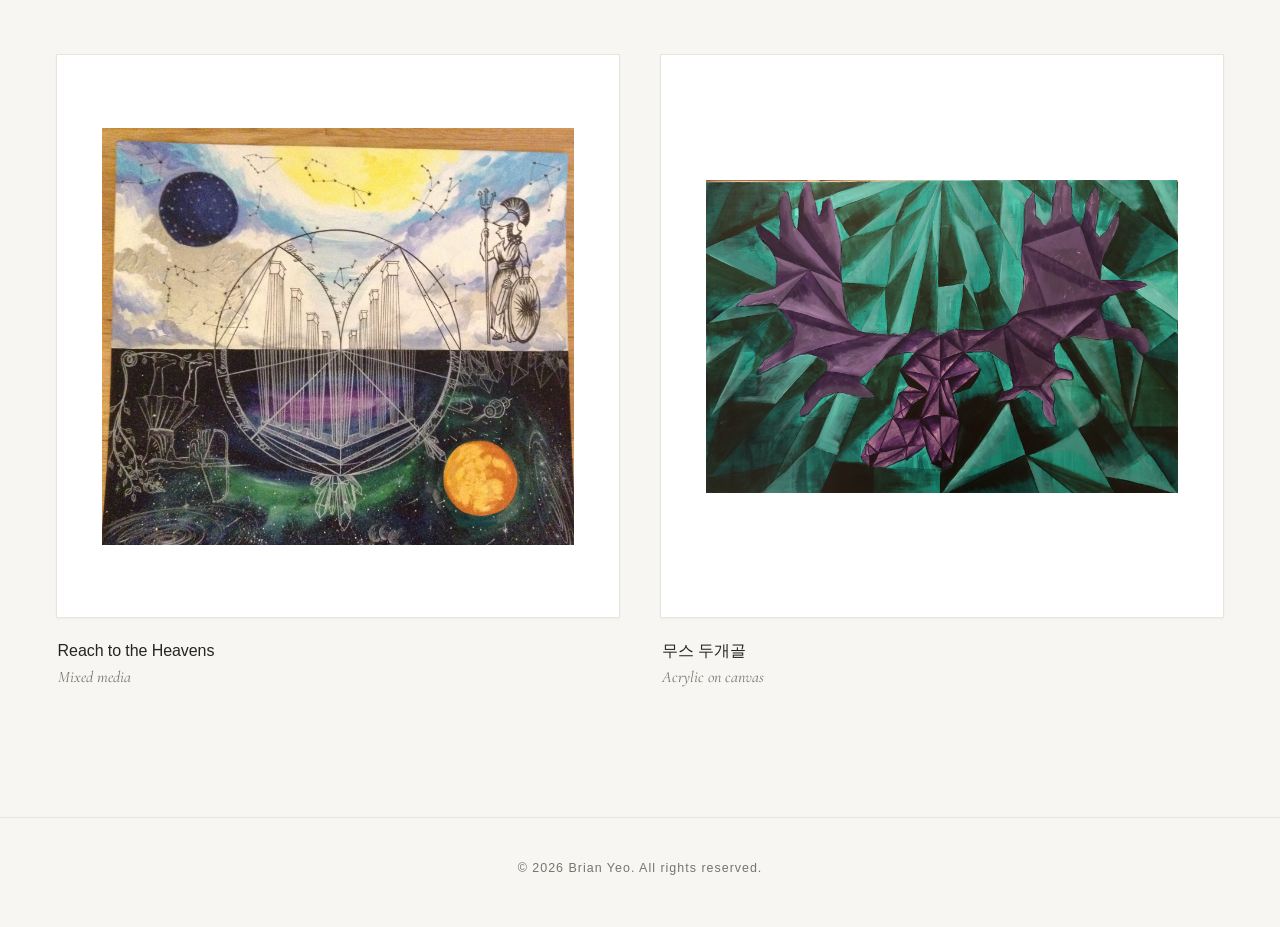
==== commit c5e09346: "Redesign as warm minimal gallery; content unchanged - New palette and type (Cormorant Garamond + Pre" ====
--- a/index.html
+++ b/index.html
@@ -5,19 +5,21 @@
   <meta name="viewport" content="width=device-width, initial-scale=1.0">
   <title>Brian Yeo — Art Portfolio</title>
   <meta name="description" content="드로잉, 페인팅, 캐릭터 디자인을 넘나드는 Brian Yeo의 작업 포트폴리오">
-  <link rel="icon" href="data:image/svg+xml,%3Csvg xmlns='http://www.w3.org/2000/svg' viewBox='0 0 100 100'%3E%3Crect width='100' height='100' fill='%23faf7f2'/%3E%3Ctext x='50' y='68' font-family='Georgia,serif' font-size='54' fill='%23b5482a' text-anchor='middle'%3EB%3C/text%3E%3C/svg%3E">
+  <link rel="icon" href="data:image/svg+xml,%3Csvg xmlns='http://www.w3.org/2000/svg' viewBox='0 0 100 100'%3E%3Crect width='100' height='100' fill='%23f8f6f2'/%3E%3Ctext x='50' y='68' font-family='Georgia,serif' font-size='54' fill='%238b7665' text-anchor='middle'%3EB%3C/text%3E%3C/svg%3E">
   <link rel="preconnect" href="https://fonts.googleapis.com">
   <link rel="preconnect" href="https://fonts.gstatic.com" crossorigin>
-  <link href="https://fonts.googleapis.com/css2?family=Fraunces:ital,opsz,wght@0,9..144,300;0,9..144,400;0,9..144,500;0,9..144,600;1,9..144,400;1,9..144,500&family=Inter:wght@400;500;600&display=swap" rel="stylesheet">
+  <link rel="preconnect" href="https://cdn.jsdelivr.net" crossorigin>
+  <link href="https://fonts.googleapis.com/css2?family=Cormorant+Garamond:ital,wght@0,300;0,400;0,500;1,400;1,500&display=swap" rel="stylesheet">
+  <link href="https://cdn.jsdelivr.net/gh/orioncactus/pretendard@v1.3.9/dist/web/variable/pretendardvariable-dynamic-subset.min.css" rel="stylesheet">
   <link rel="stylesheet" href="css/style.css">
 </head>
 <body>
   <header class="site-header">
     <a href="index.html" class="logo">Brian Yeo</a>
-    <button class="nav-toggle" aria-label="메뉴 열기">
+    <button class="nav-toggle" aria-label="메뉴 열기" aria-expanded="false" aria-controls="site-nav">
       <span></span><span></span><span></span>
     </button>
-    <nav class="nav-links">
+    <nav class="nav-links" id="site-nav">
       <a href="index.html">Home</a>
       <a href="works.html">Works</a>
       <a href="about.html">About</a>
@@ -40,28 +42,28 @@
 
       <div class="gallery-grid">
         <div class="gallery-item">
-          <div class="thumb"><img src="images/works/painting-uprising.jpg" alt="Uprising" loading="lazy"></div>
+          <div class="thumb"><img src="images/works/painting-uprising.jpg" alt="Uprising" loading="lazy" width="1600" height="1200" decoding="async"></div>
           <div class="gallery-caption">
             <h3>Uprising</h3>
             <span>Acrylic on canvas</span>
           </div>
         </div>
         <div class="gallery-item">
-          <div class="thumb"><img src="images/works/character-rise-above-hate.jpg" alt="Rise Above Hate" loading="lazy"></div>
+          <div class="thumb"><img src="images/works/character-rise-above-hate.jpg" alt="Rise Above Hate" loading="lazy" width="1280" height="1583" decoding="async"></div>
           <div class="gallery-caption">
             <h3>Rise Above Hate</h3>
             <span>Acrylic</span>
           </div>
         </div>
         <div class="gallery-item">
-          <div class="thumb"><img src="images/works/painting-athena.jpg" alt="Reach to the Heavens" loading="lazy"></div>
+          <div class="thumb"><img src="images/works/painting-athena.jpg" alt="Reach to the Heavens" loading="lazy" width="1600" height="1416" decoding="async"></div>
           <div class="gallery-caption">
             <h3>Reach to the Heavens</h3>
             <span>Mixed media</span>
           </div>
         </div>
         <div class="gallery-item">
-          <div class="thumb"><img src="images/works/painting-moose-skull.jpg" alt="무스 두개골" loading="lazy"></div>
+          <div class="thumb"><img src="images/works/painting-moose-skull.jpg" alt="무스 두개골" loading="lazy" width="1600" height="1061" decoding="async"></div>
           <div class="gallery-caption">
             <h3>무스 두개골</h3>
             <span>Acrylic on canvas</span>
@@ -75,14 +77,14 @@
     <p>&copy; <span id="year"></span> Brian Yeo. All rights reserved.</p>
   </footer>
 
-  <div class="lightbox" id="lightbox">
+  <div class="lightbox" id="lightbox" role="dialog" aria-modal="true" aria-hidden="true" aria-labelledby="lightbox-title">
     <button class="lightbox-close" aria-label="닫기">&times;</button>
     <button class="lightbox-nav lightbox-prev" aria-label="이전 작품">&#8249;</button>
     <button class="lightbox-nav lightbox-next" aria-label="다음 작품">&#8250;</button>
     <div class="lightbox-content">
       <img src="" alt="">
       <div class="lightbox-caption">
-        <h3 class="lightbox-title"></h3>
+        <h3 class="lightbox-title" id="lightbox-title"></h3>
         <span class="lightbox-meta"></span>
       </div>
     </div>
--- a/css/style.css
+++ b/css/style.css
@@ -1,41 +1,67 @@
+/* =========================================================
+   Brian Yeo — Art Portfolio
+   Modern Minimal Gallery + Warm Editorial
+   Mobile-first: 360 → 768 (tablet) → 1024 (desktop) → 1920 (large)
+   ========================================================= */
+
+/* ===== Tokens ===== */
+:root {
+  --color-bg: #f8f6f2;
+  --color-card: #ffffff;
+  --color-text: #252525;
+  --color-text-soft: #77736f;
+  --color-accent: #8b7665;
+  --color-border: #e8e4de;
+  --color-bg-alt: #efebe5;
+  --color-ink: #171513;
+
+  --font-display: "Cormorant Garamond", "Pretendard Variable", Pretendard, Georgia, serif;
+  --font-sans: "Pretendard Variable", Pretendard, -apple-system, BlinkMacSystemFont, "Apple SD Gothic Neo", "Noto Sans KR", "Segoe UI", sans-serif;
+
+  --header-h: 64px;
+  --gutter: clamp(1.25rem, 4.5vw, 3.5rem);
+  --max-width: 1240px;
+  --max-width-wide: 1600px;
+
+  --ease: cubic-bezier(0.22, 1, 0.36, 1);
+  --shadow-soft: 0 1px 2px rgba(37, 37, 37, 0.04);
+  --shadow-lift: 0 24px 48px -28px rgba(60, 48, 38, 0.32);
+}
+
 /* ===== Reset & Base ===== */
-* {
+*,
+*::before,
+*::after {
   margin: 0;
   padding: 0;
   box-sizing: border-box;
 }
 
-:root {
-  --color-bg: #faf7f2;
-  --color-bg-alt: #f1ece3;
-  --color-text: #211f1b;
-  --color-text-soft: #6b665d;
-  --color-accent: #b5482a;
-  --color-accent-soft: #d97b57;
-  --color-border: #e4ddd0;
-  --font-serif: "Fraunces", "Georgia", serif;
-  --font-sans: "Inter", "Helvetica Neue", Arial, sans-serif;
-  --max-width: 1240px;
-  --ease: cubic-bezier(0.22, 1, 0.36, 1);
-}
-
 html {
   scroll-behavior: smooth;
+  -webkit-text-size-adjust: 100%;
+  text-size-adjust: 100%;
 }
 
 body {
+  min-height: 100vh;
+  display: flex;
+  flex-direction: column;
   font-family: var(--font-sans);
+  font-size: 1rem;
+  line-height: 1.7;
   color: var(--color-text);
-  background:
-    radial-gradient(ellipse 900px 500px at 15% -10%, rgba(181, 72, 42, 0.06), transparent 60%),
-    radial-gradient(ellipse 700px 500px at 100% 10%, rgba(181, 72, 42, 0.04), transparent 60%),
-    var(--color-bg);
-  background-attachment: fixed;
-  line-height: 1.65;
+  background-color: var(--color-bg);
   word-break: keep-all;
   overflow-wrap: break-word;
   -webkit-font-smoothing: antialiased;
   -moz-osx-font-smoothing: grayscale;
+  text-rendering: optimizeLegibility;
+}
+
+main {
+  flex: 1;
+  animation: page-in 0.7s var(--ease) both;
 }
 
 a {
@@ -43,7 +69,8 @@
   text-decoration: none;
 }
 
-img {
+img,
+video {
   max-width: 100%;
   display: block;
 }
@@ -52,10 +79,13 @@
   list-style: none;
 }
 
+button {
+  font: inherit;
+  color: inherit;
+}
+
 h1, h2, h3 {
-  font-family: var(--font-serif);
-  font-weight: 500;
-  letter-spacing: 0.01em;
+  font-weight: 400;
   line-height: 1.15;
 }
 
@@ -64,11 +94,42 @@
   color: var(--color-bg);
 }
 
+:focus-visible {
+  outline: 2px solid var(--color-accent);
+  outline-offset: 4px;
+  border-radius: 2px;
+}
+
+html.no-scroll {
+  overflow: hidden;
+}
+
+/* ===== Page transitions ===== */
+@view-transition {
+  navigation: auto;
+}
+
+::view-transition-old(root),
+::view-transition-new(root) {
+  animation-duration: 0.35s;
+  animation-timing-function: var(--ease);
+}
+
+@keyframes page-in {
+  from { opacity: 0; }
+  to { opacity: 1; }
+}
+
+@keyframes fade-up {
+  from { opacity: 0; transform: translateY(16px); }
+  to { opacity: 1; transform: none; }
+}
+
 /* ===== Reveal on scroll ===== */
 .reveal-init {
   opacity: 0;
-  transform: translateY(24px);
-  transition: opacity 0.7s var(--ease), transform 0.7s var(--ease);
+  transform: translateY(20px);
+  transition: opacity 0.8s var(--ease), transform 0.8s var(--ease);
 }
 
 .reveal-init.in-view {
@@ -81,53 +142,73 @@
   position: sticky;
   top: 0;
   z-index: 100;
+  height: var(--header-h);
   display: flex;
   align-items: center;
   justify-content: space-between;
-  padding: 1.2rem 3rem;
-  background: rgba(250, 247, 242, 0.82);
-  backdrop-filter: blur(10px) saturate(1.4);
-  -webkit-backdrop-filter: blur(10px) saturate(1.4);
-  border-bottom: 1px solid var(--color-border);
-  transition: box-shadow 0.3s ease;
+  padding: 0 var(--gutter);
+  border-bottom: 1px solid transparent;
+  transition: border-color 0.3s ease, box-shadow 0.3s ease;
+}
+
+/* blur lives on a pseudo-element so the fixed mobile menu isn't trapped inside the header */
+.site-header::before {
+  content: "";
+  position: absolute;
+  inset: 0;
+  z-index: -1;
+  background: rgba(248, 246, 242, 0.86);
+  backdrop-filter: blur(12px) saturate(1.3);
+  -webkit-backdrop-filter: blur(12px) saturate(1.3);
 }
 
 .site-header.scrolled {
-  box-shadow: 0 8px 24px -16px rgba(33, 31, 27, 0.25);
+  border-bottom-color: var(--color-border);
+  box-shadow: 0 10px 30px -24px rgba(60, 48, 38, 0.35);
 }
 
 .logo {
-  font-family: var(--font-serif);
+  position: relative;
+  z-index: 2;
+  font-family: var(--font-display);
   font-style: italic;
   font-weight: 500;
-  font-size: 1.5rem;
+  font-size: 1.6rem;
   letter-spacing: 0.01em;
+  line-height: 1;
+  padding: 0.4rem 0;
+  transition: color 0.3s ease;
+}
+
+.logo:hover {
+  color: var(--color-accent);
 }
 
 .nav-links {
   display: flex;
-  gap: 2.4rem;
+  gap: 2.6rem;
 }
 
 .nav-links a {
   position: relative;
-  font-size: 0.82rem;
-  letter-spacing: 0.12em;
+  font-size: 0.78rem;
+  font-weight: 500;
+  letter-spacing: 0.18em;
   text-transform: uppercase;
-  padding: 0.4rem 0;
+  padding: 0.6rem 0;
   color: var(--color-text-soft);
-  transition: color 0.25s ease;
+  transition: color 0.3s ease;
 }
 
 .nav-links a::after {
   content: "";
   position: absolute;
-  left: 0;
-  right: 100%;
-  bottom: 0;
+  left: 50%;
+  right: 50%;
+  bottom: 0.25rem;
   height: 1px;
   background: var(--color-accent);
-  transition: right 0.35s var(--ease);
+  transition: left 0.4s var(--ease), right 0.4s var(--ease);
 }
 
 .nav-links a:hover,
@@ -137,190 +218,273 @@
 
 .nav-links a:hover::after,
 .nav-links a.active::after {
+  left: 0;
   right: 0;
 }
 
 .nav-toggle {
   display: none;
+  position: relative;
+  z-index: 2;
+  width: 44px;
+  height: 44px;
+  margin-right: -10px;
   flex-direction: column;
-  gap: 5px;
+  align-items: center;
+  justify-content: center;
+  gap: 6px;
   background: none;
   border: none;
   cursor: pointer;
-  padding: 0.5rem;
 }
 
 .nav-toggle span {
+  display: block;
   width: 22px;
   height: 1px;
   background: var(--color-text);
-  display: block;
-  transition: transform 0.25s ease, opacity 0.25s ease;
+  transition: transform 0.35s var(--ease), opacity 0.25s ease;
+}
+
+.nav-toggle[aria-expanded="true"] span:nth-child(1) {
+  transform: translateY(7px) rotate(45deg);
+}
+
+.nav-toggle[aria-expanded="true"] span:nth-child(2) {
+  opacity: 0;
+}
+
+.nav-toggle[aria-expanded="true"] span:nth-child(3) {
+  transform: translateY(-7px) rotate(-45deg);
+}
+
+/* ===== Buttons ===== */
+.btn {
+  display: inline-flex;
+  align-items: center;
+  justify-content: center;
+  gap: 0.75rem;
+  min-height: 48px;
+  padding: 0.85rem 2.2rem;
+  border: 1px solid var(--color-text);
+  font-size: 0.8rem;
+  font-weight: 500;
+  letter-spacing: 0.16em;
+  text-transform: uppercase;
+  color: var(--color-text);
+  background: transparent;
+  transition: background 0.35s var(--ease), color 0.35s var(--ease), border-color 0.35s var(--ease);
+}
+
+.btn::after {
+  content: "→";
+  font-family: var(--font-sans);
+  letter-spacing: 0;
+  transition: transform 0.35s var(--ease);
+}
+
+.btn:hover {
+  background: var(--color-text);
+  color: var(--color-bg);
+}
+
+.btn:hover::after {
+  transform: translateX(4px);
 }
 
 /* ===== Hero (Home) ===== */
 .hero {
-  min-height: 82vh;
+  position: relative;
+  min-height: calc(86svh - var(--header-h));
   display: flex;
   flex-direction: column;
   align-items: center;
   justify-content: center;
   text-align: center;
-  padding: 4rem 2rem;
-  gap: 1.1rem;
-  position: relative;
+  padding: 4rem var(--gutter) 6rem;
+  gap: 1.4rem;
+}
+
+.hero > * {
+  animation: fade-up 1s var(--ease) both;
+}
+
+.hero > :nth-child(2) { animation-delay: 0.1s; }
+.hero > :nth-child(3) { animation-delay: 0.2s; }
+.hero > :nth-child(4) { animation-delay: 0.3s; }
+
+/* thin hanging line — a quiet scroll cue */
+.hero::after {
+  content: "";
+  position: absolute;
+  left: 50%;
+  bottom: 1.5rem;
+  width: 1px;
+  height: 3.5rem;
+  background: linear-gradient(var(--color-accent), transparent);
+  opacity: 0.6;
+  animation: fade-up 1s var(--ease) 0.6s both;
 }
 
 .hero-eyebrow {
   display: inline-flex;
   align-items: center;
-  gap: 0.8rem;
-  font-size: 0.78rem;
-  letter-spacing: 0.24em;
-  text-transform: uppercase;
-  color: var(--color-text-soft);
+  gap: 0.9rem;
+  font-family: var(--font-display);
+  font-style: italic;
+  font-size: clamp(1rem, 2.4vw, 1.2rem);
+  letter-spacing: 0.04em;
+  color: var(--color-accent);
 }
 
 .hero-eyebrow::before,
 .hero-eyebrow::after {
   content: "";
-  width: 28px;
+  flex: none;
+  width: clamp(18px, 5vw, 40px);
   height: 1px;
-  background: var(--color-accent);
+  background: currentColor;
+  opacity: 0.6;
 }
 
 .hero h1 {
-  font-size: clamp(2.6rem, 6vw, 4.8rem);
-  max-width: 920px;
-  font-weight: 400;
+  font-family: var(--font-sans);
+  font-size: clamp(2.4rem, 7.2vw, 5.6rem);
+  font-weight: 200;
+  letter-spacing: -0.02em;
+  line-height: 1.12;
+  max-width: 14em;
 }
 
 .hero p {
-  max-width: 560px;
+  max-width: 34em;
   color: var(--color-text-soft);
-  font-size: 1.08rem;
-}
-
-.btn {
-  display: inline-flex;
-  align-items: center;
-  gap: 0.6rem;
-  margin-top: 1.6rem;
-  padding: 0.9rem 2.2rem;
-  border: 1px solid var(--color-text);
-  font-size: 0.8rem;
-  letter-spacing: 0.14em;
-  text-transform: uppercase;
-  transition: background 0.3s var(--ease), color 0.3s var(--ease), border-color 0.3s var(--ease), gap 0.3s var(--ease);
-}
-
-.btn::after {
-  content: "→";
-  transition: transform 0.3s var(--ease);
-}
-
-.btn:hover {
-  background: var(--color-text);
-  color: var(--color-bg);
-}
-
-.btn:hover::after {
-  transform: translateX(3px);
-}
-
-/* ===== Featured strip (Home) ===== */
-.featured {
-  padding: 3rem 3rem 7rem;
-  max-width: var(--max-width);
-  margin: 0 auto;
-}
-
+  font-size: clamp(1rem, 1.6vw, 1.12rem);
+  font-weight: 300;
+}
+
+.hero .btn {
+  margin-top: 1.2rem;
+}
+
+/* ===== Section title ===== */
 .section-title {
   display: flex;
   align-items: baseline;
   justify-content: space-between;
-  margin-bottom: 2.4rem;
+  gap: 1rem;
+  margin-bottom: clamp(1.8rem, 4vw, 3rem);
+  padding-bottom: 1.1rem;
   border-bottom: 1px solid var(--color-border);
-  padding-bottom: 1.2rem;
 }
 
 .section-title h2 {
-  font-size: 1.9rem;
+  font-family: var(--font-display);
+  font-size: clamp(1.9rem, 4vw, 2.6rem);
   font-style: italic;
+  font-weight: 400;
 }
 
 .section-title a {
-  font-size: 0.8rem;
-  letter-spacing: 0.1em;
-  text-transform: uppercase;
+  flex: none;
+  padding: 0.5rem 0;
+  font-size: 0.82rem;
+  letter-spacing: 0.04em;
   color: var(--color-text-soft);
-  transition: color 0.25s ease;
+  background: linear-gradient(currentColor, currentColor) 0 calc(100% - 0.35rem) / 0 1px no-repeat;
+  transition: color 0.3s ease, background-size 0.4s var(--ease);
 }
 
 .section-title a:hover {
   color: var(--color-accent);
-}
-
-/* ===== Gallery Grid ===== */
-.gallery-grid {
+  background-size: 100% 1px;
+}
+
+/* ===== Featured (Home) ===== */
+.featured {
+  max-width: var(--max-width-wide);
+  margin: 0 auto;
+  padding: clamp(2.5rem, 6vw, 4rem) var(--gutter) clamp(5rem, 10vw, 8rem);
+}
+
+/* ===== Gallery grid (shared by Home & Works) ===== */
+.gallery-grid,
+.works-grid {
   display: grid;
-  grid-template-columns: repeat(auto-fill, minmax(270px, 1fr));
-  gap: 2rem;
+  grid-template-columns: 1fr;
+  gap: 2.75rem;
 }
 
 .gallery-item {
+  position: relative;
   cursor: pointer;
-  overflow: hidden;
-  background: var(--color-bg-alt);
-  transition: transform 0.4s var(--ease);
-}
-
-.gallery-item:hover {
-  transform: translateY(-4px);
-}
-
+  -webkit-tap-highlight-color: transparent;
+}
+
+.gallery-item:focus-visible {
+  outline: none;
+}
+
+.gallery-item:focus-visible .thumb {
+  outline: 2px solid var(--color-accent);
+  outline-offset: 4px;
+}
+
+/* the "mat": a white card the artwork hangs in, original ratio preserved */
 .gallery-item .thumb {
-  aspect-ratio: 4 / 5;
+  position: relative;
   width: 100%;
   overflow: hidden;
-  background: var(--color-bg-alt);
-  box-shadow: 0 1px 2px rgba(33, 31, 27, 0.06);
-  transition: box-shadow 0.4s var(--ease);
-}
-
-.gallery-item:hover .thumb {
-  box-shadow: 0 22px 40px -20px rgba(33, 31, 27, 0.35);
+  background: var(--color-card);
+  border: 1px solid var(--color-border);
+  padding: 0.9rem;
+  box-shadow: var(--shadow-soft);
+  transition: box-shadow 0.6s var(--ease), border-color 0.6s var(--ease);
 }
 
 .gallery-item img,
 .gallery-item video {
   width: 100%;
-  height: 100%;
-  object-fit: cover;
-  transition: transform 0.6s var(--ease);
+  height: auto;
+  background: var(--color-bg-alt);
+  transition: transform 0.9s var(--ease);
+}
+
+.gallery-item:hover .thumb {
+  box-shadow: var(--shadow-lift);
+  border-color: #ddd7cf;
 }
 
 .gallery-item:hover img {
-  transform: scale(1.06);
+  transform: scale(1.025);
 }
 
 .gallery-item:has(video) {
   cursor: default;
 }
 
-.gallery-item:has(video):hover {
-  transform: none;
+.gallery-item:has(video) .thumb {
+  aspect-ratio: 1 / 1;
+}
+
+.gallery-item:has(video) video {
+  height: 100%;
+  object-fit: contain;
+  background: var(--color-ink);
 }
 
 .gallery-caption {
-  padding: 1.1rem 0.15rem 0;
+  padding: 1.1rem 0.1rem 0;
 }
 
 .gallery-caption h3 {
-  font-size: 1.05rem;
-  font-weight: 600;
-  margin-bottom: 0.3rem;
-  transition: color 0.25s ease;
+  font-family: var(--font-sans);
+  font-size: 1rem;
+  font-weight: 500;
+  letter-spacing: -0.005em;
+  line-height: 1.45;
+  margin-bottom: 0.25rem;
+  transition: color 0.3s ease;
 }
 
 .gallery-item:hover .gallery-caption h3 {
@@ -328,61 +492,82 @@
 }
 
 .gallery-caption span {
-  font-size: 0.74rem;
-  letter-spacing: 0.03em;
+  display: block;
+  font-family: var(--font-display);
+  font-style: italic;
+  font-size: 1rem;
+  line-height: 1.4;
   color: var(--color-text-soft);
-  opacity: 0.85;
-}
-
-/* stagger reveal for grid items */
-.gallery-grid .gallery-item:nth-child(1) { transition-delay: 0.05s; }
-.gallery-grid .gallery-item:nth-child(2) { transition-delay: 0.12s; }
-.gallery-grid .gallery-item:nth-child(3) { transition-delay: 0.19s; }
-.gallery-grid .gallery-item:nth-child(4) { transition-delay: 0.26s; }
-
-.works-grid .gallery-item:nth-child(3n+1) { transition-delay: 0s; }
-.works-grid .gallery-item:nth-child(3n+2) { transition-delay: 0.08s; }
-.works-grid .gallery-item:nth-child(3n+3) { transition-delay: 0.16s; }
-
-/* ===== Works page filter ===== */
+}
+
+/* stagger reveal */
+.gallery-grid .gallery-item:nth-child(2) { transition-delay: 0.08s; }
+.gallery-grid .gallery-item:nth-child(3) { transition-delay: 0.16s; }
+.gallery-grid .gallery-item:nth-child(4) { transition-delay: 0.24s; }
+
+/* ===== Works page ===== */
 .works-header {
-  padding: 4.5rem 2rem 2rem;
   max-width: var(--max-width);
   margin: 0 auto;
+  padding: clamp(3rem, 8vw, 6rem) var(--gutter) clamp(1.8rem, 4vw, 2.75rem);
   text-align: center;
 }
 
+.works-header h1,
+.about-text h1 {
+  font-family: var(--font-display);
+  font-size: clamp(3.2rem, 9vw, 6rem);
+  font-weight: 300;
+  letter-spacing: -0.01em;
+  line-height: 1;
+}
+
 .works-header h1 {
-  font-size: clamp(2.2rem, 4vw, 3rem);
-  font-style: italic;
-  margin-bottom: 0.9rem;
+  margin-bottom: 1.2rem;
 }
 
 .works-header p {
+  max-width: 34em;
+  margin: 0 auto;
+  font-weight: 300;
   color: var(--color-text-soft);
 }
 
 .filter-bar {
+  position: sticky;
+  top: var(--header-h);
+  z-index: 50;
   display: flex;
-  justify-content: center;
-  flex-wrap: wrap;
-  gap: 0.7rem;
-  padding: 0 2rem 3.5rem;
-  max-width: var(--max-width);
-  margin: 0 auto;
+  gap: 0.5rem;
+  margin: 0 auto clamp(2rem, 5vw, 3.5rem);
+  padding: 0.75rem var(--gutter);
+  overflow-x: auto;
+  scrollbar-width: none;
+  -webkit-overflow-scrolling: touch;
+  scroll-padding-inline: var(--gutter);
+  background: rgba(248, 246, 242, 0.92);
+  backdrop-filter: blur(10px);
+  -webkit-backdrop-filter: blur(10px);
+}
+
+.filter-bar::-webkit-scrollbar {
+  display: none;
 }
 
 .filter-btn {
-  padding: 0.55rem 1.3rem;
+  flex: none;
+  min-height: 40px;
+  padding: 0.5rem 1.15rem;
   border: 1px solid var(--color-border);
   border-radius: 999px;
   font-family: var(--font-sans);
-  font-size: 0.78rem;
-  letter-spacing: 0.06em;
-  background: transparent;
+  font-size: 0.82rem;
+  letter-spacing: 0.02em;
+  white-space: nowrap;
+  background: var(--color-card);
   color: var(--color-text-soft);
   cursor: pointer;
-  transition: all 0.3s var(--ease);
+  transition: background 0.3s var(--ease), color 0.3s var(--ease), border-color 0.3s var(--ease);
 }
 
 .filter-btn:hover {
@@ -391,148 +576,179 @@
 }
 
 .filter-btn.active {
-  background: var(--color-accent);
+  background: var(--color-text);
+  border-color: var(--color-text);
   color: var(--color-bg);
-  border-color: var(--color-accent);
-  box-shadow: 0 6px 16px -8px rgba(181, 72, 42, 0.55);
 }
 
 .works-grid {
-  padding: 0 3rem 7rem;
-  max-width: var(--max-width);
+  max-width: var(--max-width-wide);
   margin: 0 auto;
-  display: grid;
-  grid-template-columns: repeat(auto-fill, minmax(270px, 1fr));
-  gap: 2.8rem 2rem;
+  padding: 0 var(--gutter) clamp(5rem, 10vw, 8rem);
 }
 
 .works-grid .gallery-item.hidden {
   display: none;
 }
 
-/* ===== Lightbox ===== */
+.works-grid .gallery-item.is-entering {
+  animation: fade-up 0.6s var(--ease) both;
+}
+
+/* ===== Lightbox (artwork detail) ===== */
 .lightbox {
   position: fixed;
   inset: 0;
-  background: rgba(15, 13, 11, 0.97);
-  backdrop-filter: blur(6px);
+  z-index: 1000;
   display: flex;
   align-items: center;
   justify-content: center;
-  z-index: 1000;
-  padding: 2rem;
+  padding: 4.5rem 1rem 1.5rem;
+  background: rgba(23, 21, 19, 0.97);
   opacity: 0;
   visibility: hidden;
-  transition: opacity 0.35s var(--ease), visibility 0.35s var(--ease);
-}
-
+  transition: opacity 0.4s var(--ease), visibility 0s linear 0.4s;
+}
+
+/* visibility flips instantly on open so the close button can take focus */
 .lightbox.open {
   opacity: 1;
   visibility: visible;
+  transition: opacity 0.4s var(--ease), visibility 0s;
 }
 
 .lightbox-content {
-  max-width: 1100px;
   width: 100%;
+  max-width: 1200px;
+  max-height: 100%;
+  display: flex;
+  flex-direction: column;
+  align-items: center;
   text-align: center;
-  transform: scale(0.96);
-  transition: transform 0.35s var(--ease);
+  transform: scale(0.97);
+  transition: transform 0.45s var(--ease);
 }
 
 .lightbox.open .lightbox-content {
-  transform: scale(1);
+  transform: none;
 }
 
 .lightbox-content img {
-  max-height: 85vh;
   max-width: 100%;
+  max-height: calc(100svh - 12rem);
+  width: auto;
+  height: auto;
   margin: 0 auto;
-  width: auto;
-  box-shadow: 0 30px 60px -20px rgba(0, 0, 0, 0.6);
+  cursor: zoom-in;
+  box-shadow: 0 40px 80px -30px rgba(0, 0, 0, 0.7);
+  transition: opacity 0.35s ease;
+  touch-action: pan-y pinch-zoom;
+}
+
+.lightbox-content img.is-loading {
+  opacity: 0;
 }
 
 .lightbox-caption {
+  margin-top: 1.4rem;
   color: #f4f1eb;
-  margin-top: 1.3rem;
 }
 
 .lightbox-caption h3 {
+  font-family: var(--font-display);
+  font-size: clamp(1.4rem, 3vw, 1.9rem);
+  font-weight: 400;
+  letter-spacing: 0.01em;
+  line-height: 1.3;
+}
+
+.lightbox-caption span {
+  display: block;
+  margin-top: 0.35rem;
+  font-family: var(--font-display);
   font-style: italic;
-  font-weight: 400;
-}
-
-.lightbox-caption span {
-  color: #a39c8f;
-  font-size: 0.85rem;
-}
-
-.lightbox-close {
+  font-size: 1.05rem;
+  color: #aaa298;
+}
+
+/* zoomed: image at 2× its fitted size, freely pannable */
+.lightbox.zoomed {
+  padding: 0;
+}
+
+.lightbox.zoomed .lightbox-content {
   position: absolute;
-  top: 1.5rem;
-  right: 1.8rem;
-  width: 44px;
-  height: 44px;
+  inset: 0;
+  max-width: none;
+  display: block;
+  overflow: auto;
+  overscroll-behavior: contain;
+}
+
+.lightbox.zoomed .lightbox-content img {
+  max-width: none;
+  max-height: none;
+  cursor: zoom-out;
+  touch-action: auto;
+  box-shadow: none;
+}
+
+.lightbox.zoomed .lightbox-caption,
+.lightbox.zoomed .lightbox-nav {
+  display: none;
+}
+
+.lightbox-close,
+.lightbox-nav {
+  position: absolute;
+  z-index: 2;
   display: flex;
   align-items: center;
   justify-content: center;
+  width: 48px;
+  height: 48px;
   border-radius: 50%;
-  background: rgba(244, 241, 235, 0.08);
-  border: none;
+  border: 1px solid rgba(244, 241, 235, 0.22);
+  background: rgba(23, 21, 19, 0.4);
   color: #f4f1eb;
-  font-size: 1.7rem;
+  font-family: var(--font-display);
   font-weight: 300;
+  line-height: 1;
   cursor: pointer;
-  line-height: 1;
-  transition: transform 0.25s ease, opacity 0.25s ease, background 0.25s ease;
-  opacity: 0.8;
+  opacity: 0.85;
+  transition: opacity 0.3s ease, background 0.3s ease, border-color 0.3s ease, transform 0.35s var(--ease);
+}
+
+.lightbox-close {
+  top: 0.9rem;
+  right: 0.9rem;
+  font-size: 1.9rem;
 }
 
 .lightbox-close:hover {
   opacity: 1;
-  background: rgba(244, 241, 235, 0.16);
+  border-color: rgba(244, 241, 235, 0.5);
   transform: rotate(90deg);
 }
 
 .lightbox-nav {
-  position: absolute;
   top: 50%;
+  font-size: 2.2rem;
+  padding-bottom: 0.2rem;
   transform: translateY(-50%);
-  width: 48px;
-  height: 48px;
-  display: flex;
-  align-items: center;
-  justify-content: center;
-  border-radius: 50%;
-  background: rgba(244, 241, 235, 0.08);
-  border: none;
-  color: #f4f1eb;
-  font-size: 1.8rem;
-  line-height: 1;
-  cursor: pointer;
-  opacity: 0.8;
-  transition: opacity 0.25s ease, background 0.25s ease, transform 0.25s ease;
 }
 
 .lightbox-nav:hover {
   opacity: 1;
-  background: rgba(244, 241, 235, 0.16);
-}
-
-.lightbox-prev {
-  left: 1.2rem;
-}
-
-.lightbox-prev:hover {
-  transform: translateY(-50%) translateX(-2px);
-}
-
-.lightbox-next {
-  right: 1.2rem;
-}
-
-.lightbox-next:hover {
-  transform: translateY(-50%) translateX(2px);
-}
+  border-color: rgba(244, 241, 235, 0.5);
+  background: rgba(244, 241, 235, 0.08);
+}
+
+.lightbox-prev { left: 0.6rem; }
+.lightbox-next { right: 0.6rem; }
+
+.lightbox-prev:hover { transform: translateY(-50%) translateX(-3px); }
+.lightbox-next:hover { transform: translateY(-50%) translateX(3px); }
 
 .lightbox-nav.is-hidden {
   display: none;
@@ -542,213 +758,326 @@
 .about-section {
   max-width: var(--max-width);
   margin: 0 auto;
-  padding: 4.5rem 3rem 7rem;
+  padding: clamp(2.5rem, 7vw, 6rem) var(--gutter) clamp(5rem, 10vw, 8rem);
   display: grid;
-  grid-template-columns: 2fr 3fr;
-  gap: 4.5rem;
+  grid-template-columns: 1fr;
+  gap: 3rem;
   align-items: start;
 }
 
 .about-portrait {
+  width: 100%;
+  max-width: 420px;
   aspect-ratio: 3 / 4;
-  max-width: 420px;
-  overflow: hidden;
-  background: var(--color-bg-alt);
-  position: sticky;
-  top: 7.5rem;
-  box-shadow: 0 30px 60px -30px rgba(33, 31, 27, 0.35);
+  padding: 0.9rem;
+  background: var(--color-card);
+  border: 1px solid var(--color-border);
+  box-shadow: var(--shadow-lift);
 }
 
 .about-portrait img {
   width: 100%;
   height: 100%;
   object-fit: cover;
-  filter: grayscale(0.25) contrast(1.03);
-  transition: filter 0.5s ease;
-}
-
-.about-portrait:hover img {
-  filter: grayscale(0) contrast(1.03);
+  background: var(--color-bg-alt);
+}
+
+.about-text {
+  max-width: 38rem;
 }
 
 .about-text h1 {
-  font-size: clamp(2.4rem, 4vw, 3.2rem);
+  margin-bottom: 2rem;
+}
+
+.about-text p {
+  margin-bottom: 1.4rem;
+  font-size: 1.02rem;
+  font-weight: 300;
+  line-height: 1.9;
+  color: var(--color-text-soft);
+}
+
+.about-text .about-lede {
+  padding-left: 1.2rem;
+  border-left: 1px solid var(--color-accent);
+  font-size: clamp(1.15rem, 2.2vw, 1.35rem);
+  font-weight: 400;
+  line-height: 1.7;
+  color: var(--color-text);
+  margin-bottom: 1.8rem;
+}
+
+.about-text h2 {
+  display: flex;
+  align-items: center;
+  gap: 1rem;
+  margin: 3.5rem 0 1.4rem;
+  font-family: var(--font-display);
+  font-size: 1.45rem;
   font-style: italic;
-  margin-bottom: 1.8rem;
-}
-
-.about-text p {
-  margin-bottom: 1.3rem;
-  color: var(--color-text-soft);
-  font-size: 1.02rem;
-}
-
-.about-lede {
-  font-family: var(--font-serif);
-  font-size: 1.35rem !important;
-  color: var(--color-text) !important;
   font-weight: 400;
-  line-height: 1.5;
-}
-
-.about-text h2 {
-  font-size: 1.2rem;
+  color: var(--color-text);
+}
+
+.about-text h2::after {
+  content: "";
+  flex: 1;
+  height: 1px;
+  background: var(--color-border);
+}
+
+.skills-list {
+  display: grid;
+  grid-template-columns: repeat(2, minmax(0, 1fr));
+  column-gap: 1.5rem;
+}
+
+.skills-list li {
+  padding: 0.85rem 0;
+  border-bottom: 1px solid var(--color-border);
+  font-size: 0.94rem;
+  color: var(--color-text);
+  transition: color 0.3s ease, padding-left 0.4s var(--ease);
+}
+
+.skills-list li:hover {
+  color: var(--color-accent);
+  padding-left: 0.35rem;
+}
+
+.contact-list li a {
+  display: inline-block;
+  padding: 0.3rem 0;
+  font-family: var(--font-display);
+  font-size: clamp(1.35rem, 4.5vw, 1.75rem);
   font-style: italic;
-  margin: 2.8rem 0 1.2rem;
-}
-
-.skills-list {
-  display: flex;
-  flex-wrap: wrap;
-  gap: 0.6rem;
-}
-
-.skills-list li {
-  padding: 0.45rem 1.1rem;
-  border: 1px solid var(--color-border);
-  border-radius: 999px;
-  font-size: 0.82rem;
-  color: var(--color-text-soft);
-  transition: border-color 0.25s ease, color 0.25s ease;
-}
-
-.skills-list li:hover {
-  border-color: var(--color-accent);
   color: var(--color-text);
-}
-
-.contact-list li a {
-  font-size: 1.02rem;
-  color: var(--color-text);
-  border-bottom: 1px solid var(--color-border);
-  transition: border-color 0.25s ease, color 0.25s ease;
+  background: linear-gradient(var(--color-accent), var(--color-accent)) 0 100% / 100% 1px no-repeat;
+  transition: color 0.3s ease, background-size 0.45s var(--ease);
 }
 
 .contact-list li a:hover {
   color: var(--color-accent);
-  border-color: var(--color-accent);
+  background-size: 0 1px;
+  background-position: 100% 100%;
 }
 
 /* ===== Footer ===== */
 .site-footer {
   border-top: 1px solid var(--color-border);
-  padding: 2.5rem 2rem;
+  padding: 2.5rem var(--gutter) 3rem;
   text-align: center;
   font-size: 0.78rem;
-  letter-spacing: 0.03em;
+  letter-spacing: 0.08em;
   color: var(--color-text-soft);
 }
 
-/* ===== Responsive ===== */
-@media (max-width: 900px) {
-  .site-header {
-    padding: 1rem 1.5rem;
-  }
-
-  .featured,
-  .works-grid,
-  .about-section {
-    padding-left: 1.5rem;
-    padding-right: 1.5rem;
-  }
-
-  .about-section {
-    grid-template-columns: 1fr;
-  }
-
-  .about-portrait {
-    position: static;
-    max-width: 320px;
-  }
-}
-
-@media (max-width: 640px) {
+/* =========================================================
+   Responsive
+   ========================================================= */
+
+/* ----- Mobile menu (below 768) ----- */
+@media (max-width: 767px) {
   .nav-toggle {
     display: flex;
   }
 
   .nav-links {
-    position: absolute;
-    top: 100%;
+    position: fixed;
+    top: var(--header-h);
     left: 0;
     right: 0;
+    bottom: 0;
+    z-index: 1;
+    flex-direction: column;
+    justify-content: center;
+    align-items: center;
+    gap: 0.5rem;
+    padding: 2rem var(--gutter) calc(var(--header-h) + 2rem);
     background: var(--color-bg);
-    flex-direction: column;
-    gap: 0;
-    max-height: 0;
-    overflow: hidden;
-    transition: max-height 0.35s var(--ease);
-    border-bottom: 1px solid var(--color-border);
+    opacity: 0;
+    visibility: hidden;
+    transform: translateY(-8px);
+    transition: opacity 0.35s var(--ease), transform 0.35s var(--ease), visibility 0.35s;
   }
 
   .nav-links.open {
-    max-height: 300px;
+    opacity: 1;
+    visibility: visible;
+    transform: none;
   }
 
   .nav-links a {
-    padding: 1rem 1.5rem;
-    width: 100%;
-    border-bottom: 1px solid var(--color-border);
+    display: block;
+    min-width: 12rem;
+    padding: 0.9rem 1rem;
+    text-align: center;
+    font-family: var(--font-display);
+    font-size: 2.2rem;
+    font-style: italic;
+    font-weight: 400;
+    letter-spacing: 0.01em;
+    text-transform: none;
+    color: var(--color-text-soft);
   }
 
   .nav-links a::after {
+    bottom: 0.7rem;
+    left: 50%;
+    right: 50%;
+  }
+
+  .nav-links a.active::after,
+  .nav-links a:hover::after {
+    left: 30%;
+    right: 30%;
+  }
+}
+
+/* ----- Small phones: eyebrow wraps cleanly without side rules ----- */
+@media (max-width: 479px) {
+  .hero-eyebrow {
+    max-width: 16em;
+    text-wrap: balance;
+  }
+
+  .hero-eyebrow::before,
+  .hero-eyebrow::after {
     display: none;
   }
-
-  .hero {
-    min-height: 70vh;
-  }
-
+}
+
+/* ----- Large phone / small tablet: 2-col uniform mats ----- */
+@media (min-width: 560px) {
   .gallery-grid,
   .works-grid {
-    gap: 1.4rem 1.2rem;
+    grid-template-columns: repeat(2, minmax(0, 1fr));
+    gap: 3rem 1.75rem;
+  }
+
+  .gallery-item .thumb {
+    aspect-ratio: 1 / 1;
+    padding: 8%;
+  }
+
+  .gallery-item img {
+    height: 100%;
+    object-fit: contain;
+    background: transparent;
+  }
+}
+
+/* ----- Tablet ≥ 768 ----- */
+@media (min-width: 768px) {
+  :root {
+    --header-h: 72px;
+  }
+
+  .filter-bar {
+    justify-content: center;
+    flex-wrap: wrap;
+  }
+
+  .lightbox {
+    padding: 5rem 5.5rem 2rem;
+  }
+
+  .lightbox-close {
+    top: 1.4rem;
+    right: 1.6rem;
+  }
+
+  .lightbox-prev { left: 1.4rem; }
+  .lightbox-next { right: 1.4rem; }
+
+  .about-section {
+    grid-template-columns: minmax(0, 5fr) minmax(0, 7fr);
+    gap: clamp(3rem, 6vw, 6rem);
+  }
+
+  .about-portrait {
+    position: sticky;
+    top: calc(var(--header-h) + 2.5rem);
+  }
+
+  .about-text {
+    padding-top: 0.5rem;
+  }
+}
+
+/* ----- Desktop ≥ 1024 ----- */
+@media (min-width: 1024px) {
+  :root {
+    --header-h: 80px;
+  }
+
+  .works-grid {
+    grid-template-columns: repeat(3, minmax(0, 1fr));
+    gap: 4rem 2.5rem;
+  }
+
+  .gallery-grid {
+    gap: 4rem 2.5rem;
   }
 
   .gallery-caption {
-    padding-top: 0.8rem;
-  }
-
-  .gallery-caption h3 {
-    font-size: 0.95rem;
-  }
-
-  .gallery-caption span {
-    font-size: 0.72rem;
-  }
-
-  .filter-bar {
-    padding: 0 1.2rem 2.4rem;
-    gap: 0.5rem;
-  }
-
-  .filter-btn {
-    padding: 0.5rem 1rem;
-    font-size: 0.74rem;
-  }
-
-  .lightbox {
-    padding: 1rem;
-  }
-
-  .lightbox-close {
-    top: 1rem;
-    right: 1rem;
-    width: 38px;
-    height: 38px;
-    font-size: 1.4rem;
-  }
-
-  .lightbox-nav {
-    width: 38px;
-    height: 38px;
-    font-size: 1.4rem;
-  }
-
-  .lightbox-prev {
-    left: 0.5rem;
-  }
-
-  .lightbox-next {
-    right: 0.5rem;
-  }
-}
+    padding-top: 1.3rem;
+  }
+}
+
+/* ----- Wide ≥ 1440 ----- */
+@media (min-width: 1440px) {
+  .gallery-grid,
+  .works-grid {
+    grid-template-columns: repeat(4, minmax(0, 1fr));
+  }
+}
+
+/* ----- Large desktop ≥ 1920 ----- */
+@media (min-width: 1920px) {
+  html {
+    font-size: 106.25%;
+  }
+
+  :root {
+    --max-width: 1360px;
+    --max-width-wide: 1760px;
+  }
+}
+
+/* ----- Touch devices: no hover lift ----- */
+@media (hover: none) {
+  .gallery-item:hover img {
+    transform: none;
+  }
+
+  .gallery-item:hover .thumb {
+    box-shadow: var(--shadow-soft);
+  }
+}
+
+/* ----- Reduced motion ----- */
+@media (prefers-reduced-motion: reduce) {
+  html {
+    scroll-behavior: auto;
+  }
+
+  *,
+  *::before,
+  *::after {
+    animation-duration: 0.01ms !important;
+    animation-delay: 0s !important;
+    transition-duration: 0.01ms !important;
+    transition-delay: 0s !important;
+  }
+
+  .reveal-init {
+    opacity: 1;
+    transform: none;
+  }
+
+  @view-transition {
+    navigation: none;
+  }
+}
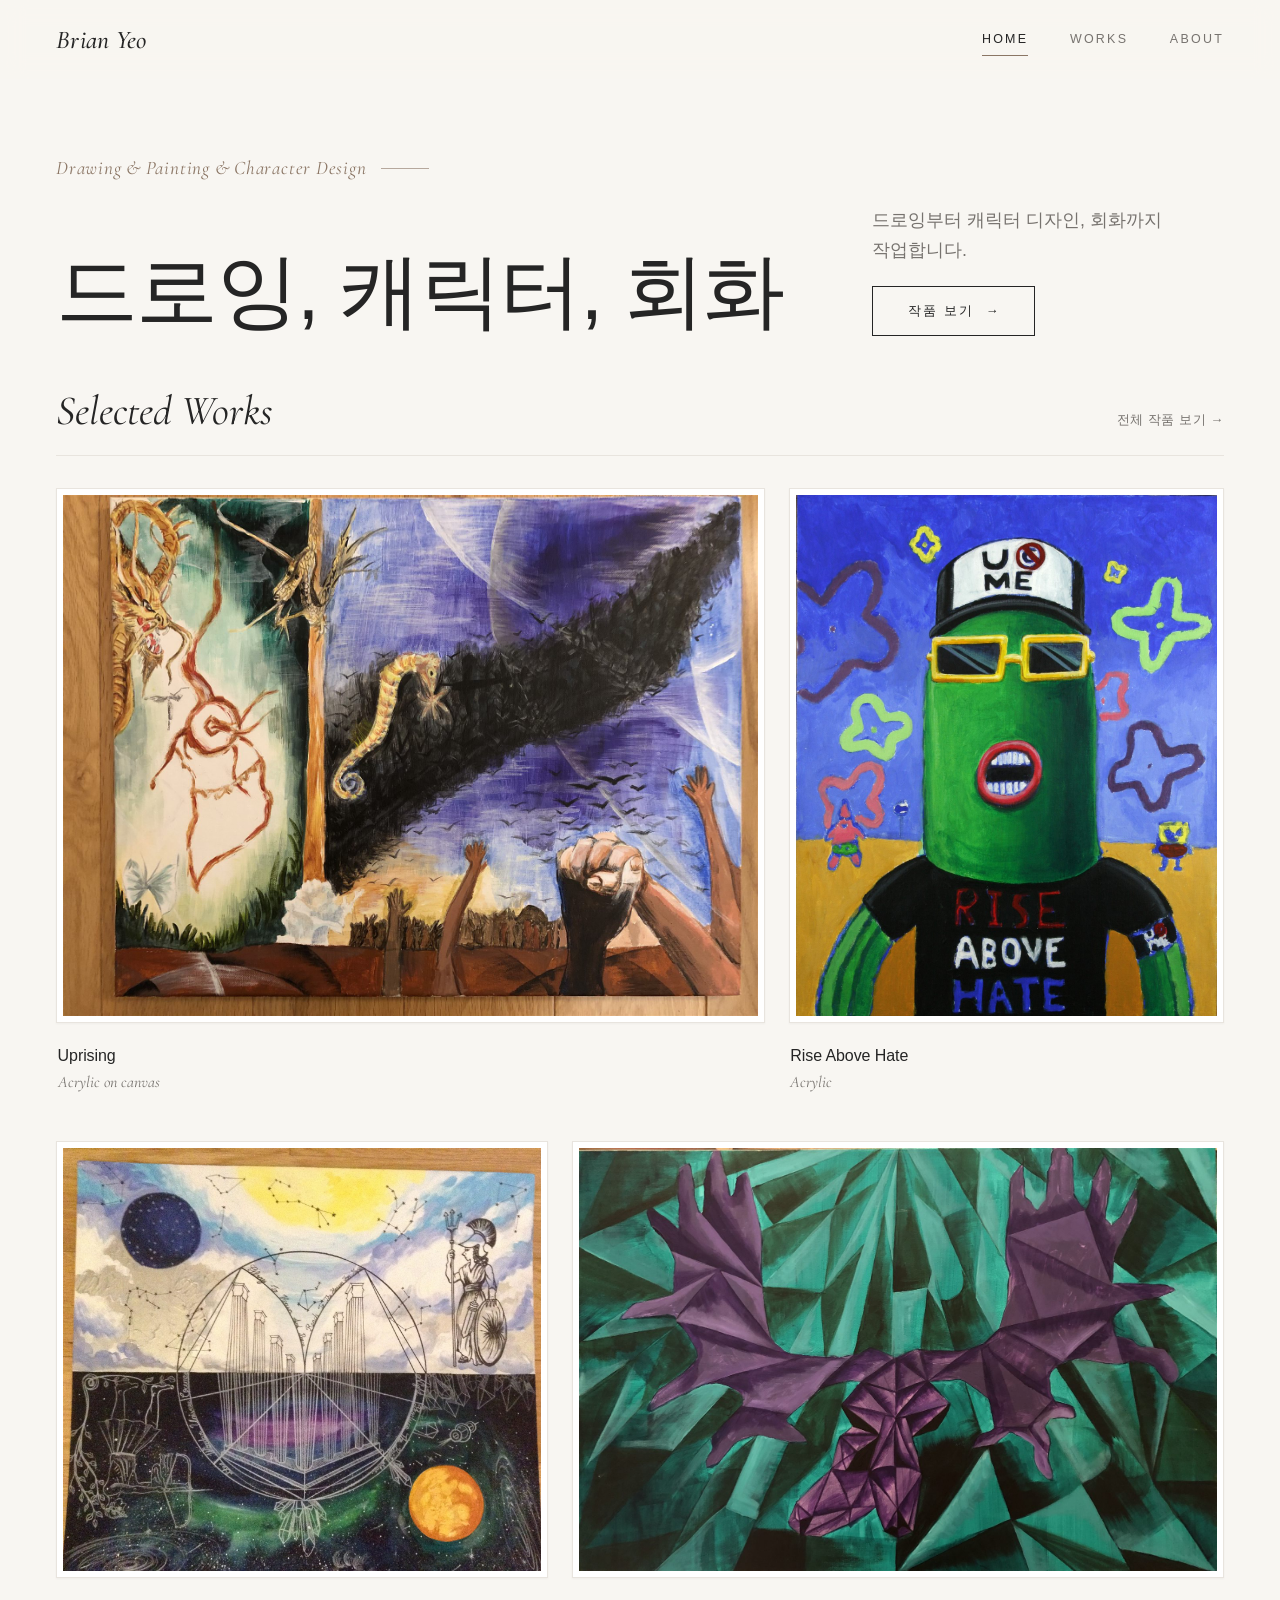
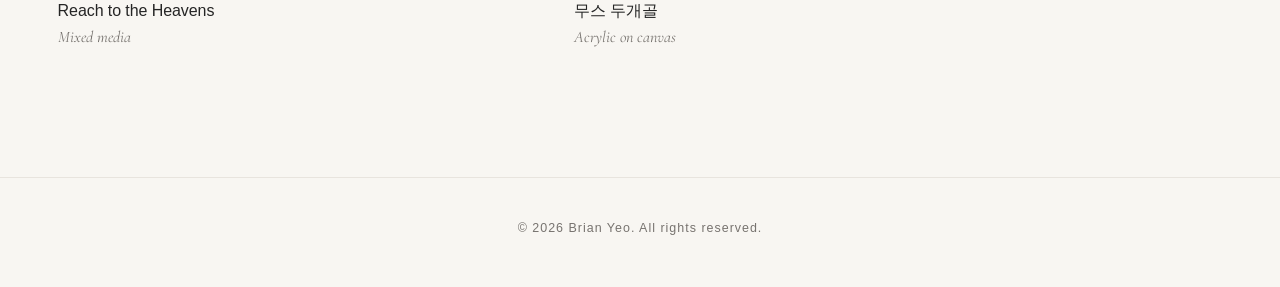
==== commit 172d3360: "Home: compact hero and larger Selected Works - Hero sized to its content; on desktop the title sits " ====
--- a/index.html
+++ b/index.html
@@ -41,28 +41,28 @@
       </div>
 
       <div class="gallery-grid">
-        <div class="gallery-item">
+        <div class="gallery-item" style="--ar: 1.3333">
           <div class="thumb"><img src="images/works/painting-uprising.jpg" alt="Uprising" loading="lazy" width="1600" height="1200" decoding="async"></div>
           <div class="gallery-caption">
             <h3>Uprising</h3>
             <span>Acrylic on canvas</span>
           </div>
         </div>
-        <div class="gallery-item">
+        <div class="gallery-item" style="--ar: 0.8086">
           <div class="thumb"><img src="images/works/character-rise-above-hate.jpg" alt="Rise Above Hate" loading="lazy" width="1280" height="1583" decoding="async"></div>
           <div class="gallery-caption">
             <h3>Rise Above Hate</h3>
             <span>Acrylic</span>
           </div>
         </div>
-        <div class="gallery-item">
+        <div class="gallery-item" style="--ar: 1.1299">
           <div class="thumb"><img src="images/works/painting-athena.jpg" alt="Reach to the Heavens" loading="lazy" width="1600" height="1416" decoding="async"></div>
           <div class="gallery-caption">
             <h3>Reach to the Heavens</h3>
             <span>Mixed media</span>
           </div>
         </div>
-        <div class="gallery-item">
+        <div class="gallery-item" style="--ar: 1.5080">
           <div class="thumb"><img src="images/works/painting-moose-skull.jpg" alt="무스 두개골" loading="lazy" width="1600" height="1061" decoding="async"></div>
           <div class="gallery-caption">
             <h3>무스 두개골</h3>
--- a/css/style.css
+++ b/css/style.css
@@ -293,16 +293,17 @@
 }
 
 /* ===== Hero (Home) ===== */
+/* compact editorial intro: left-aligned, sized to its content so the works show sooner */
 .hero {
-  position: relative;
-  min-height: calc(86svh - var(--header-h));
-  display: flex;
-  flex-direction: column;
-  align-items: center;
-  justify-content: center;
-  text-align: center;
-  padding: 4rem var(--gutter) 6rem;
-  gap: 1.4rem;
+  max-width: var(--max-width-wide);
+  margin: 0 auto;
+  display: grid;
+  grid-template-columns: minmax(0, 1fr);
+  justify-items: start;
+  align-items: end;
+  row-gap: 1rem;
+  text-align: left;
+  padding: clamp(2.25rem, 6vw, 4.5rem) var(--gutter) clamp(2.5rem, 4vw, 3.25rem);
 }
 
 .hero > * {
@@ -312,19 +313,6 @@
 .hero > :nth-child(2) { animation-delay: 0.1s; }
 .hero > :nth-child(3) { animation-delay: 0.2s; }
 .hero > :nth-child(4) { animation-delay: 0.3s; }
-
-/* thin hanging line — a quiet scroll cue */
-.hero::after {
-  content: "";
-  position: absolute;
-  left: 50%;
-  bottom: 1.5rem;
-  width: 1px;
-  height: 3.5rem;
-  background: linear-gradient(var(--color-accent), transparent);
-  opacity: 0.6;
-  animation: fade-up 1s var(--ease) 0.6s both;
-}
 
 .hero-eyebrow {
   display: inline-flex;
@@ -337,11 +325,10 @@
   color: var(--color-accent);
 }
 
-.hero-eyebrow::before,
 .hero-eyebrow::after {
   content: "";
   flex: none;
-  width: clamp(18px, 5vw, 40px);
+  width: clamp(24px, 5vw, 48px);
   height: 1px;
   background: currentColor;
   opacity: 0.6;
@@ -349,11 +336,10 @@
 
 .hero h1 {
   font-family: var(--font-sans);
-  font-size: clamp(2.4rem, 7.2vw, 5.6rem);
+  font-size: clamp(2.4rem, 6.4vw, 5.25rem);
   font-weight: 200;
   letter-spacing: -0.02em;
   line-height: 1.12;
-  max-width: 14em;
 }
 
 .hero p {
@@ -364,7 +350,37 @@
 }
 
 .hero .btn {
-  margin-top: 1.2rem;
+  margin-top: 0.5rem;
+}
+
+/* desktop: title on the left, description + button on the right */
+@media (min-width: 1024px) {
+  .hero {
+    grid-template-columns: minmax(0, 1fr) minmax(15rem, 22rem);
+    column-gap: 3rem;
+    row-gap: 1.25rem;
+  }
+
+  .hero-eyebrow {
+    grid-column: 1 / -1;
+  }
+
+  .hero h1 {
+    grid-column: 1;
+    grid-row: 2 / span 2;
+    align-self: end;
+  }
+
+  .hero p {
+    grid-column: 2;
+    grid-row: 2;
+  }
+
+  .hero .btn {
+    grid-column: 2;
+    grid-row: 3;
+    margin-top: 0;
+  }
 }
 
 /* ===== Section title ===== */
@@ -373,8 +389,8 @@
   align-items: baseline;
   justify-content: space-between;
   gap: 1rem;
-  margin-bottom: clamp(1.8rem, 4vw, 3rem);
-  padding-bottom: 1.1rem;
+  margin-bottom: clamp(1.25rem, 3vw, 2rem);
+  padding-bottom: 1rem;
   border-bottom: 1px solid var(--color-border);
 }
 
@@ -404,7 +420,7 @@
 .featured {
   max-width: var(--max-width-wide);
   margin: 0 auto;
-  padding: clamp(2.5rem, 6vw, 4rem) var(--gutter) clamp(5rem, 10vw, 8rem);
+  padding: 0 var(--gutter) clamp(5rem, 10vw, 8rem);
 }
 
 /* ===== Gallery grid (shared by Home & Works) ===== */
@@ -942,9 +958,27 @@
     text-wrap: balance;
   }
 
-  .hero-eyebrow::before,
   .hero-eyebrow::after {
     display: none;
+  }
+}
+
+/* ----- Phones: Selected Works run edge to edge — the art fills the screen width ----- */
+@media (max-width: 559px) {
+  .featured .gallery-grid {
+    gap: 2.5rem;
+  }
+
+  .featured .gallery-item .thumb {
+    width: auto;
+    margin-inline: calc(-1 * var(--gutter));
+    padding: 0;
+    border: 0;
+    box-shadow: none;
+  }
+
+  .featured .gallery-caption {
+    padding-top: 0.9rem;
   }
 }
 
@@ -1043,6 +1077,62 @@
   :root {
     --max-width: 1360px;
     --max-width-wide: 1760px;
+  }
+}
+
+/* ----- Home: Selected Works rows -----
+   Each card's width is proportional to its artwork's aspect ratio (--ar),
+   so every image in a row shares one height — no cropping, minimal mat. */
+@media (min-width: 560px) {
+  .featured .gallery-grid {
+    --mat: 0.375rem;
+    display: flex;
+    flex-wrap: wrap;
+    column-gap: 1.25rem;
+    row-gap: 1.25rem; /* doubled by the row break below */
+  }
+
+  .featured .gallery-item {
+    flex: var(--ar, 1) 1 calc(2 * var(--mat) + 2px);
+    min-width: 0;
+  }
+
+  /* two works per row: items 1–2, break, items 3–4 */
+  .featured .gallery-grid::after {
+    content: "";
+    flex-basis: 100%;
+    order: 2;
+  }
+
+  .featured .gallery-item:nth-child(n + 3) {
+    order: 3;
+  }
+
+  .featured .gallery-item .thumb {
+    aspect-ratio: auto;
+    padding: var(--mat);
+  }
+
+  .featured .gallery-item img {
+    height: auto;
+    object-fit: initial;
+  }
+}
+
+@media (min-width: 1024px) {
+  .featured .gallery-grid {
+    column-gap: 1.5rem;
+    row-gap: 1.5rem;
+  }
+}
+
+@media (hover: hover) {
+  .featured .gallery-item img {
+    transition: transform 300ms ease;
+  }
+
+  .featured .gallery-item:hover img {
+    transform: scale(1.03);
   }
 }
 
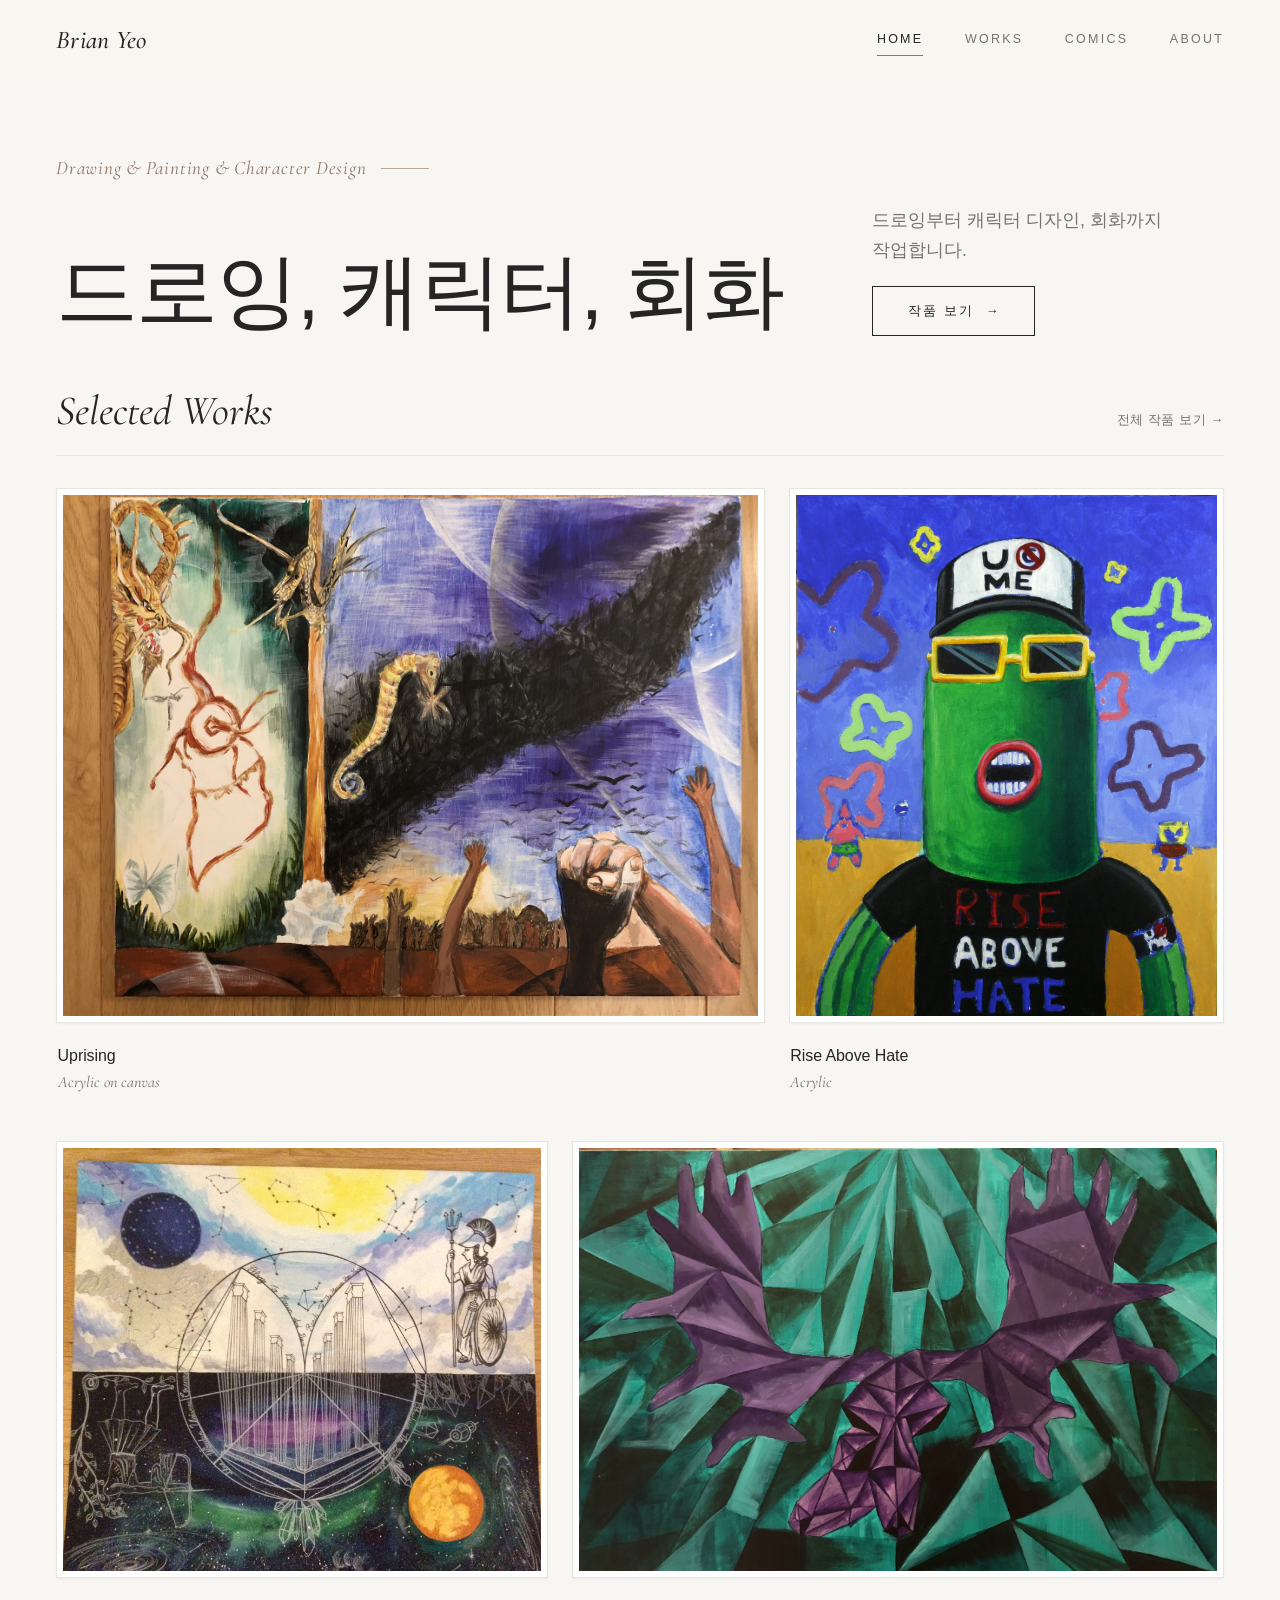
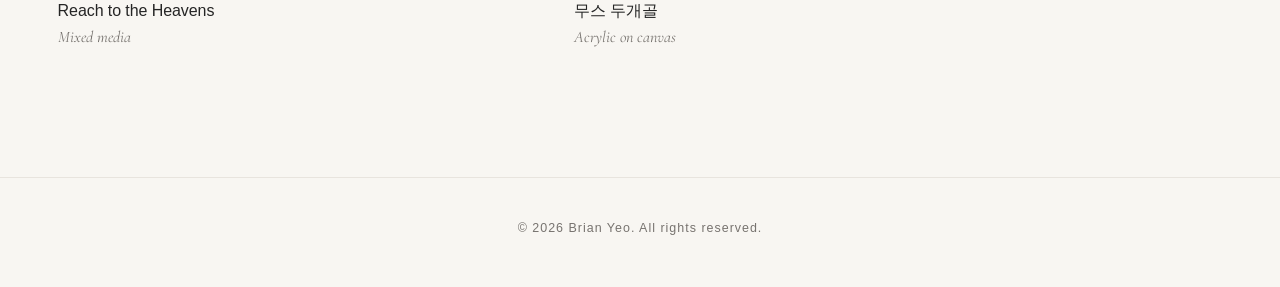
==== commit cad44137: "Add Comics section with The Clock reader Co-Authored-By: Claude Opus 5.5 <noreply@anthropic.com>" ====
--- a/index.html
+++ b/index.html
@@ -22,6 +22,7 @@
     <nav class="nav-links" id="site-nav">
       <a href="index.html">Home</a>
       <a href="works.html">Works</a>
+      <a href="comics.html">Comics</a>
       <a href="about.html">About</a>
     </nav>
   </header>
--- a/css/style.css
+++ b/css/style.css
@@ -877,6 +877,155 @@
   color: var(--color-accent);
   background-size: 0 1px;
   background-position: 100% 100%;
+}
+
+/* ===== Comics list ===== */
+.comics-list {
+  max-width: var(--max-width);
+  margin: 0 auto;
+  padding: 0 var(--gutter) clamp(5rem, 10vw, 8rem);
+  display: grid;
+  gap: 3rem;
+}
+
+.comic-card {
+  display: grid;
+  grid-template-columns: 1fr;
+  gap: 1.5rem;
+  align-items: center;
+}
+
+.comic-cover {
+  max-width: 420px;
+  padding: 0.9rem;
+  background: var(--color-card);
+  border: 1px solid var(--color-border);
+  box-shadow: var(--shadow-soft);
+  transition: box-shadow 0.6s var(--ease), border-color 0.6s var(--ease);
+}
+
+.comic-cover img {
+  width: 100%;
+  height: auto;
+  background: var(--color-bg-alt);
+}
+
+.comic-card:hover .comic-cover {
+  box-shadow: var(--shadow-lift);
+  border-color: #ddd7cf;
+}
+
+.comic-info h2 {
+  font-family: var(--font-display);
+  font-size: clamp(2.2rem, 5vw, 3.2rem);
+  font-weight: 400;
+  margin-bottom: 1rem;
+  transition: color 0.3s ease;
+}
+
+.comic-card:hover .comic-info h2 {
+  color: var(--color-accent);
+}
+
+.comic-info p {
+  max-width: 30em;
+  margin-bottom: 1rem;
+  font-weight: 300;
+  color: var(--color-text-soft);
+}
+
+.comic-meta {
+  display: block;
+  font-family: var(--font-display);
+  font-style: italic;
+  font-size: 1.05rem;
+  color: var(--color-text-soft);
+}
+
+.comic-read {
+  display: inline-block;
+  margin-top: 1.5rem;
+  padding-bottom: 0.2rem;
+  font-size: 0.8rem;
+  font-weight: 500;
+  letter-spacing: 0.16em;
+  text-transform: uppercase;
+  border-bottom: 1px solid var(--color-text);
+}
+
+@media (min-width: 768px) {
+  .comic-card {
+    grid-template-columns: minmax(0, 5fr) minmax(0, 7fr);
+    gap: clamp(2.5rem, 6vw, 5rem);
+  }
+}
+
+/* ===== Comic reader: pages stacked for vertical scrolling ===== */
+.comic-reader {
+  max-width: 760px;
+  margin: 0 auto;
+  padding: clamp(2rem, 6vw, 4rem) var(--gutter) clamp(5rem, 10vw, 8rem);
+}
+
+.comic-reader-header {
+  margin-bottom: clamp(2rem, 5vw, 3rem);
+  text-align: center;
+}
+
+.comic-back {
+  display: inline-block;
+  margin-bottom: 1.5rem;
+  padding: 0.5rem 0;
+  font-size: 0.82rem;
+  letter-spacing: 0.04em;
+  color: var(--color-text-soft);
+  transition: color 0.3s ease;
+}
+
+.comic-back:hover {
+  color: var(--color-accent);
+}
+
+.comic-reader-header h1 {
+  font-family: var(--font-display);
+  font-size: clamp(2.8rem, 8vw, 4.5rem);
+  font-weight: 300;
+  line-height: 1;
+  margin-bottom: 0.8rem;
+}
+
+.comic-reader-header p {
+  font-family: var(--font-display);
+  font-style: italic;
+  font-size: 1.05rem;
+  color: var(--color-text-soft);
+}
+
+.comic-pages {
+  display: grid;
+  gap: clamp(0.75rem, 2vw, 1.25rem);
+}
+
+.comic-pages img {
+  width: 100%;
+  height: auto;
+  background: var(--color-card);
+  box-shadow: var(--shadow-soft);
+}
+
+.comic-reader-end {
+  display: flex;
+  flex-direction: column;
+  align-items: center;
+  gap: 1.5rem;
+  margin-top: clamp(3rem, 8vw, 5rem);
+}
+
+.comic-reader-end span {
+  font-family: var(--font-display);
+  font-style: italic;
+  font-size: 1.6rem;
+  color: var(--color-accent);
 }
 
 /* ===== Footer ===== */
@@ -954,7 +1103,6 @@
 /* ----- Small phones: eyebrow wraps cleanly without side rules ----- */
 @media (max-width: 479px) {
   .hero-eyebrow {
-    max-width: 16em;
     text-wrap: balance;
   }
 
@@ -963,22 +1111,80 @@
   }
 }
 
-/* ----- Phones: Selected Works run edge to edge — the art fills the screen width ----- */
-@media (max-width: 559px) {
+/* ----- Mobile Home (≤ 767): tighter hero, single column of works with a 20px inset ----- */
+@media (max-width: 767px) {
+  .hero {
+    row-gap: 0.75rem;
+    padding-top: clamp(1.6rem, 4.2vw, 2.1rem);
+    padding-bottom: 2.25rem;
+  }
+
+  .hero h1 {
+    font-size: clamp(2.05rem, 5.6vw, 3rem);
+    line-height: 1.18;
+  }
+
+  .hero p {
+    font-size: 0.97rem;
+    line-height: 1.65;
+  }
+
+  .hero .btn {
+    margin-top: 0.75rem;
+  }
+
+  .featured {
+    padding-left: 1.25rem;
+    padding-right: 1.25rem;
+  }
+
+  .section-title {
+    align-items: baseline;
+    gap: 0.75rem;
+    margin-bottom: 1.5rem;
+    padding-bottom: 0.6rem;
+  }
+
+  .section-title h2 {
+    font-size: clamp(1.7rem, 6.4vw, 2.1rem);
+    line-height: 1.1;
+    white-space: nowrap;
+  }
+
+  .section-title a {
+    display: inline-flex;
+    align-items: center;
+    min-height: 44px;
+    padding: 0;
+    font-size: 0.78rem;
+    white-space: nowrap;
+    background-position: 0 calc(100% - 0.65rem);
+  }
+
   .featured .gallery-grid {
-    gap: 2.5rem;
+    grid-template-columns: minmax(0, 1fr);
+    gap: 2.75rem;
   }
 
   .featured .gallery-item .thumb {
-    width: auto;
-    margin-inline: calc(-1 * var(--gutter));
+    aspect-ratio: auto;
     padding: 0;
     border: 0;
     box-shadow: none;
+    background: transparent;
+  }
+
+  .featured .gallery-item img {
+    height: auto;
+    object-fit: initial;
   }
 
   .featured .gallery-caption {
-    padding-top: 0.9rem;
+    padding: 1rem 0 0;
+  }
+
+  .featured .gallery-caption h3 {
+    margin-bottom: 0.1rem;
   }
 }
 
@@ -1083,7 +1289,7 @@
 /* ----- Home: Selected Works rows -----
    Each card's width is proportional to its artwork's aspect ratio (--ar),
    so every image in a row shares one height — no cropping, minimal mat. */
-@media (min-width: 560px) {
+@media (min-width: 768px) {
   .featured .gallery-grid {
     --mat: 0.375rem;
     display: flex;
